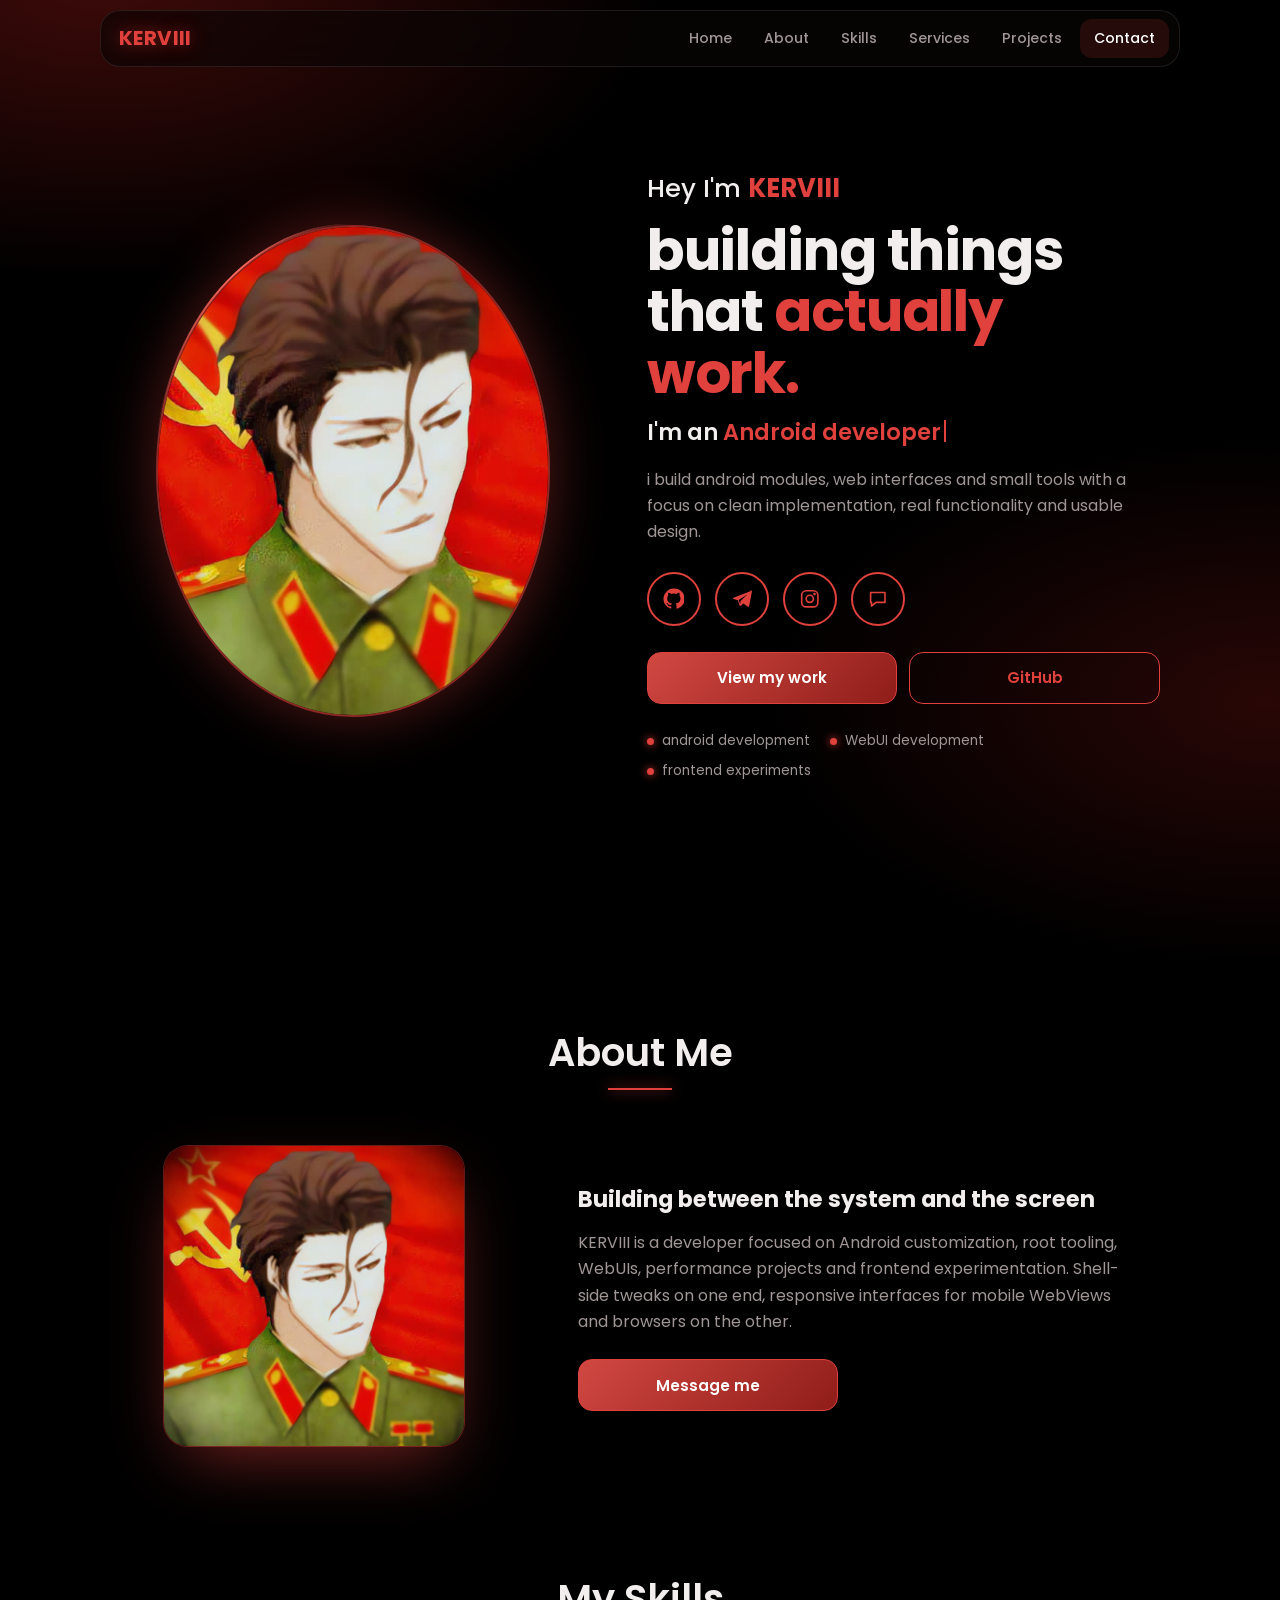
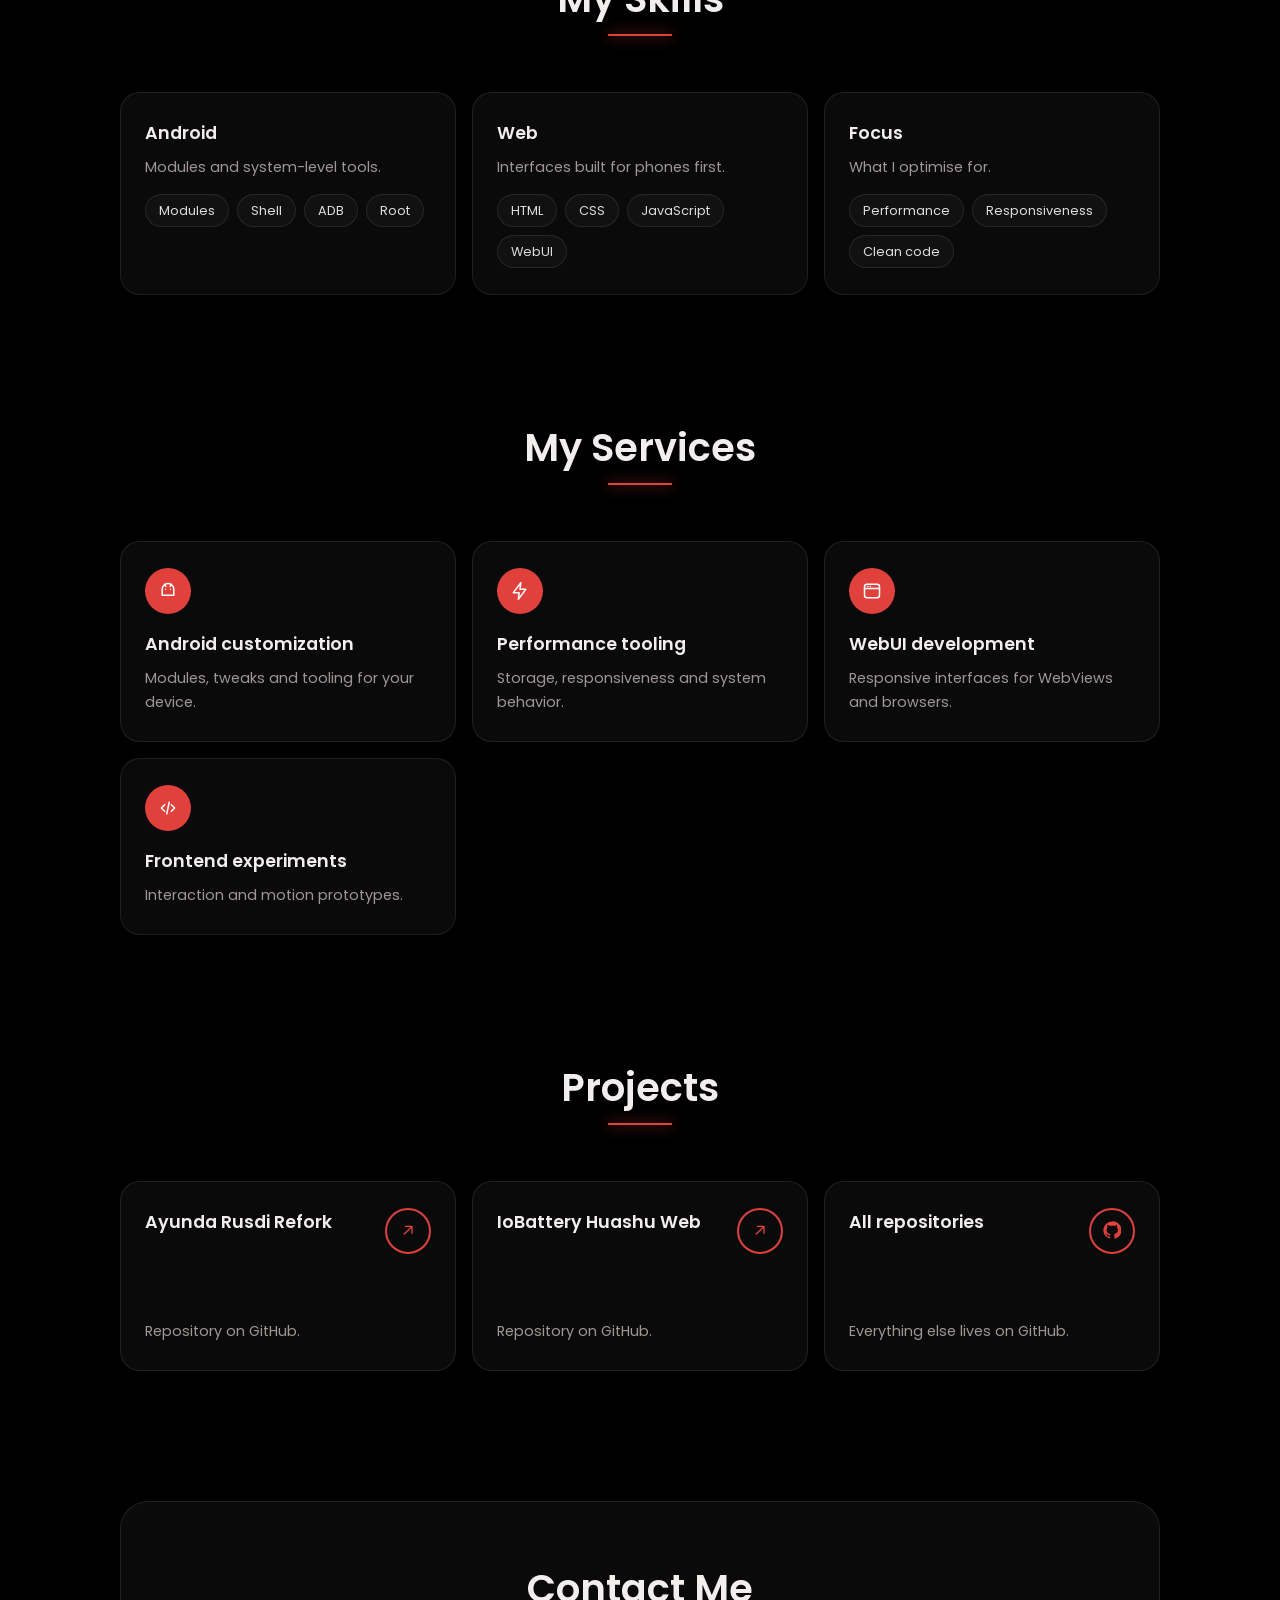
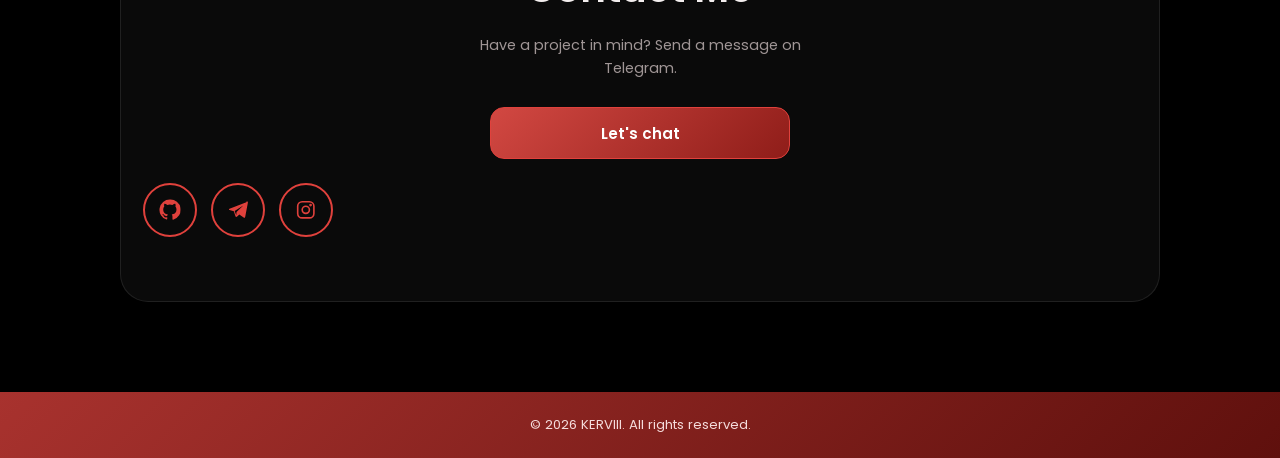
==== index.html @ 7281f057 "Stable" ====
<!DOCTYPE html>
<html lang="en"><head><meta charset="utf-8">
<meta name="viewport" content="width=device-width, initial-scale=1, viewport-fit=cover">
<title>KERVIII — Android & WebUI Developer</title>
<meta name="description" content="KERVIII builds Android modules, web interfaces and practical tools.">
<meta name="theme-color" content="#000000">
<link rel="preconnect" href="https://fonts.googleapis.com"><link rel="preconnect" href="https://fonts.gstatic.com" crossorigin>
<link href="https://fonts.googleapis.com/css2?family=Poppins:wght@400;500;600;700&display=swap" rel="stylesheet">
<style>
@property --a{syntax:"<angle>";initial-value:0deg;inherits:false}
:root{--r:#e0413c;--r2:#7d1512;--tx:#f3eeee;--mu:#a09696;--e:cubic-bezier(.22,1,.36,1);--b:cubic-bezier(.34,1.56,.64,1);--g:rgba(255,255,255,.04);--l:rgba(255,255,255,.09)}
*{box-sizing:border-box;margin:0;padding:0;-webkit-tap-highlight-color:transparent}
html{scroll-behavior:smooth;color-scheme:dark;scroll-padding-top:84px}
body{background:#000;color:var(--tx);font:400 16px/1.65 Poppins,system-ui,sans-serif;overflow-x:hidden;min-height:100vh}
body:before{content:"";position:fixed;inset:-20%;z-index:-1;background:radial-gradient(45% 35% at 20% 12%,rgba(125,21,18,.5),transparent 70%),radial-gradient(40% 30% at 85% 70%,rgba(125,21,18,.32),transparent 70%);animation:drift 22s ease-in-out infinite alternate}
@keyframes drift{to{transform:translate3d(4%,3%,0) scale(1.08)}}
a{color:inherit;text-decoration:none}
svg{width:1em;height:1em;fill:none;stroke:currentColor;stroke-width:1.8;stroke-linecap:round;stroke-linejoin:round}
svg.f{fill:currentColor;stroke:none}
:focus-visible{outline:2px solid var(--r);outline-offset:3px}
#bar{position:fixed;top:0;left:0;right:0;height:3px;background:var(--r);transform:scaleX(0);transform-origin:0 50%;z-index:60;box-shadow:0 0 12px var(--r)}
/* nav */
header{position:fixed;z-index:50;left:12px;right:12px;top:calc(env(safe-area-inset-top,0px) + 10px);max-width:1080px;margin:auto;display:flex;align-items:center;justify-content:space-between;padding:8px 10px 8px 18px;border-radius:20px;background:rgba(10,6,6,.62);backdrop-filter:blur(16px);-webkit-backdrop-filter:blur(16px);border:1px solid var(--l)}
.logo{font-weight:700;font-size:1.25rem;letter-spacing:.02em;color:var(--r);text-shadow:0 0 18px rgba(224,65,60,.6)}
nav.d{display:none;gap:4px}
nav a{padding:8px 14px;border-radius:12px;font-size:.88rem;font-weight:500;color:var(--mu);transition:color .4s,background .4s}
nav a:hover,nav a.on{color:#fff;background:rgba(224,65,60,.14)}
.burger{width:46px;height:46px;border-radius:14px;border:1px solid var(--l);background:var(--g);color:#fff;font-size:1.3rem;display:grid;place-items:center;cursor:pointer;transition:transform .45s var(--b),border-color .4s}
.burger:active{transform:scale(.88)}.burger[aria-expanded=true]{border-color:var(--r);transform:rotate(90deg)}
.menu{position:fixed;z-index:45;inset:0;background:rgba(6,2,2,.94);backdrop-filter:blur(18px);-webkit-backdrop-filter:blur(18px);display:flex;flex-direction:column;justify-content:center;align-items:center;gap:6px;clip-path:circle(0 at calc(100% - 45px) 55px);transition:clip-path .9s var(--e);visibility:hidden}
.menu.open{clip-path:circle(150% at calc(100% - 45px) 55px);visibility:visible}
.menu a{font-size:1.9rem;font-weight:600;padding:8px 20px;opacity:0;transform:translateY(24px) scale(.94);transition:opacity .7s var(--e),transform .8s var(--e),color .3s}
.menu.open a{opacity:1;transform:none;transition-delay:calc(var(--i)*70ms + 250ms)}
.menu a:hover{color:var(--r)}
@media(min-width:860px){nav.d{display:flex}.burger,.menu{display:none}}
/* layout */
.sec{padding:clamp(72px,12vw,130px) 20px 0;max-width:1080px;margin:auto}
h2.t{font-size:clamp(1.7rem,5vw,2.4rem);font-weight:600;text-align:center;line-height:1.2;margin-bottom:clamp(32px,6vw,56px)}
h2.t:after{content:"";display:block;height:2px;width:64px;margin:12px auto 0;background:var(--r);box-shadow:0 0 14px var(--r);transform:scaleX(0);transition:transform 1.1s .35s var(--e)}
h2.t.in:after{transform:scaleX(1)}
.rv{opacity:0;transform:translate3d(0,40px,0) scale(.96);filter:blur(8px);transition:opacity .9s var(--e),transform 1s var(--e),filter .9s var(--e);transition-delay:calc(var(--i,0)*90ms)}
.rv.in{opacity:1;transform:none;filter:none}
/* hero */
.hero{min-height:100svh;display:grid;align-items:center;gap:36px;padding:110px 20px 60px;max-width:1080px;margin:auto;text-align:center}
.pic{position:relative;width:min(68vw,320px);aspect-ratio:4/5;margin:auto;transform:translate3d(0,calc(var(--py,0)*-.06px),0);clip-path:circle(0% at 50% 50%);animation:reveal 1.5s .15s var(--e) forwards}
@keyframes reveal{to{clip-path:circle(75% at 50% 50%)}}
.pic:before{content:"";position:absolute;inset:-14px;border-radius:50%;background:radial-gradient(closest-side,rgba(224,65,60,.5),transparent 72%);filter:blur(14px);z-index:-1}
.pic img{width:100%;height:100%;object-fit:cover;object-position:50% 20%;border-radius:50%;box-shadow:0 0 0 2px rgba(224,65,60,.55),0 0 60px rgba(224,65,60,.4);transition:transform 1.2s var(--e)}
.pic:hover img{transform:scale(1.04)}
.pic:after{content:"";position:absolute;inset:-4px;border-radius:50%;padding:2px;background:conic-gradient(from var(--a),transparent 0 78%,#ff6a5f 92%,transparent);-webkit-mask:linear-gradient(#000 0 0) content-box,linear-gradient(#000 0 0);-webkit-mask-composite:xor;mask-composite:exclude;animation:spin 7s linear infinite}
@keyframes spin{to{--a:360deg}}
.hero h1{font-size:clamp(1.3rem,4vw,1.6rem);font-weight:500}
.hero h1 b,.hero h3 span,.big em{color:var(--r);font-style:normal}
.big{font-size:clamp(2.1rem,8.2vw,3.5rem);font-weight:700;line-height:1.1;letter-spacing:-.02em;margin:10px 0}
.hero h3{font-size:clamp(1.05rem,3.4vw,1.4rem);font-weight:600;min-height:1.7em}
.caret{display:inline-block;width:2px;height:1em;background:var(--r);margin-left:3px;vertical-align:-2px;animation:bl 1s steps(1) infinite}
@keyframes bl{50%{opacity:0}}
.hero p{color:var(--mu);max-width:520px;margin:14px auto 26px}
.orbs{display:flex;justify-content:center;gap:14px;margin-bottom:26px}
.orb{position:relative;width:54px;height:54px;border-radius:50%;border:2px solid var(--r);color:var(--r);display:grid;place-items:center;font-size:1.35rem;background:transparent;transition:transform .45s var(--e),box-shadow .45s,background .45s,color .45s}
.orb svg{transition:transform .5s var(--e),opacity .3s}
.orb:hover{transform:scale(1.1);background:var(--r);color:#000;box-shadow:0 0 26px rgba(224,65,60,.55)}
.orb:after{content:"";position:absolute;inset:-2px;border-radius:50%;border:2px solid var(--r);opacity:0;pointer-events:none}
.orb.go{animation:orb .7s var(--e)}.orb.go svg{animation:ic .7s var(--e)}.orb.go:after{animation:rip .7s .26s var(--e)}
@keyframes orb{0%{transform:scale(1)}20%{transform:scale(.88)}46%{transform:scale(.5);background:rgba(224,65,60,.7);box-shadow:0 0 34px var(--r)}72%{transform:scale(1.12)}100%{transform:scale(1)}}
@keyframes ic{0%,15%{transform:scale(1);opacity:1}46%{transform:scale(.2);opacity:0}75%{transform:scale(1.15);opacity:1}100%{transform:scale(1)}}
@keyframes rip{from{transform:scale(1);opacity:.9}to{transform:scale(2.7);opacity:0}}
.btns{display:grid;gap:12px;max-width:420px;margin:auto}
.btn{position:relative;display:flex;align-items:center;justify-content:center;gap:10px;min-height:52px;padding:12px 26px;border-radius:14px;font-weight:600;font-size:.95rem;border:1.5px solid var(--r);color:#fff;background:linear-gradient(135deg,#d24842,#8f1d19);overflow:hidden;transition:transform .45s var(--e),box-shadow .45s}
.btn.o{background:transparent;color:var(--r)}
.btn:hover{transform:translateY(-3px);box-shadow:0 10px 30px -8px rgba(224,65,60,.7)}
.btn:active,.btn.go{transform:scale(.95);transition-duration:.25s}
.btn:before{content:"";position:absolute;top:0;bottom:0;left:-60%;width:40%;background:linear-gradient(90deg,transparent,rgba(255,255,255,.35),transparent);transform:skewX(-20deg)}
.btn.go:before{animation:sw .5s var(--e)}
@keyframes sw{to{left:130%}}
.tags{display:flex;flex-wrap:wrap;justify-content:center;gap:8px 20px;margin-top:26px;color:var(--mu);font-size:.85rem}
.tags span:before{content:"";display:inline-block;width:7px;height:7px;border-radius:50%;background:var(--r);margin-right:8px;box-shadow:0 0 8px var(--r)}
@media(min-width:860px){.hero{grid-template-columns:1fr 1.1fr;text-align:left;gap:60px}.hero p{margin-left:0}.orbs,.tags{justify-content:flex-start}.btns{margin:0;grid-template-columns:1fr 1fr;max-width:none}.pic{width:min(36vw,390px)}}
/* cards */
.grid{display:grid;gap:16px;grid-template-columns:repeat(auto-fit,minmax(min(100%,250px),1fr))}
.card{position:relative;padding:26px 24px;border-radius:20px;background:var(--g);border:1px solid var(--l);backdrop-filter:blur(10px);-webkit-backdrop-filter:blur(10px);overflow:hidden;transition:transform .55s var(--e),background .55s,border-color .55s,box-shadow .55s}
.card:before{content:"";position:absolute;inset:0;background:radial-gradient(240px circle at var(--mx,50%) var(--my,0%),rgba(224,65,60,.24),transparent 65%);opacity:0;transition:opacity .5s;pointer-events:none}
.card:after{content:"";position:absolute;inset:0;border-radius:20px;padding:1.5px;background:conic-gradient(from var(--a),transparent 0 70%,#ff6a5f 88%,transparent);-webkit-mask:linear-gradient(#000 0 0) content-box,linear-gradient(#000 0 0);-webkit-mask-composite:xor;mask-composite:exclude;opacity:0;pointer-events:none}
.card:hover{transform:translateY(-6px);border-color:rgba(224,65,60,.4);box-shadow:0 18px 40px -18px rgba(224,65,60,.5)}
.card:hover:before{opacity:1}.card:hover:after{opacity:1;animation:spin 1.1s var(--e) 1}
.card h3{font-size:1.1rem;font-weight:600;margin-bottom:8px}.card p{color:var(--mu);font-size:.9rem}
.ic{width:46px;height:46px;border-radius:50%;background:var(--r);color:#fff;display:grid;place-items:center;font-size:1.25rem;margin-bottom:16px;transition:transform .6s var(--b)}
.card:hover .ic{transform:scale(1.12) rotate(-8deg)}
.svc:hover{background:linear-gradient(160deg,#cc4540,#7f1c18)}.svc:hover p{color:#fff}.svc:hover .ic{background:#fff;color:var(--r)}
.chips{display:flex;flex-wrap:wrap;gap:8px;margin-top:14px}
.chips span{padding:5px 13px;border-radius:99px;border:1px solid var(--l);font-size:.8rem;color:#ddd;background:rgba(255,255,255,.03);opacity:0;transform:scale(.6);transition:opacity .6s var(--e),transform .7s var(--b),border-color .3s,color .3s;transition-delay:calc(var(--k)*70ms + 300ms)}
.in .chips span{opacity:1;transform:none}.chips span:hover{border-color:var(--r);color:var(--r)}
/* about */
.about{display:grid;gap:34px;align-items:center}
.about img{width:min(100%,300px);aspect-ratio:1;object-fit:cover;object-position:50% 15%;border-radius:24px;margin:auto;display:block;box-shadow:0 0 0 1px rgba(224,65,60,.4),0 24px 70px -20px rgba(224,65,60,.6)}
.about h3{font-size:1.4rem;margin-bottom:12px}.about p{color:var(--mu);margin-bottom:24px;max-width:56ch}
@media(min-width:860px){.about{grid-template-columns:.8fr 1.2fr;gap:70px}}
/* work */
.pj{display:flex;flex-direction:column;justify-content:space-between;min-height:190px;gap:30px}
.pj .row{display:flex;justify-content:space-between;align-items:flex-start;gap:14px}
.pj .orb{flex:none;width:46px;height:46px;font-size:1.15rem}
/* contact */
.ct{text-align:center;padding:clamp(36px,8vw,64px) 22px;border-radius:28px}
.ct p{color:var(--mu);margin:8px auto 26px;max-width:40ch}
.ct .btn{max-width:300px;margin:auto}
.ct .orbs{margin:24px 0 0}
footer{margin-top:90px;padding:22px 20px calc(22px + env(safe-area-inset-bottom,0px));background:linear-gradient(135deg,#a8322e,#5f100d);text-align:center;font-size:.82rem;color:#f5dcdc}
.bolt{position:fixed;height:2px;width:var(--len);margin-top:-1px;background:linear-gradient(90deg,transparent,#ff8a80 30%,#fff);box-shadow:0 0 10px var(--r),0 0 22px var(--r);transform-origin:0 50%;pointer-events:none;z-index:99;animation:bolt .42s var(--e) forwards}
.flash{position:fixed;width:120px;height:120px;margin:-60px;border-radius:50%;background:radial-gradient(closest-side,rgba(255,120,110,.7),transparent);pointer-events:none;z-index:98;animation:fl .45s var(--e) forwards}
@keyframes bolt{0%{transform:rotate(var(--rot)) translateX(4px) scaleX(0);opacity:1}45%{transform:rotate(var(--rot)) translateX(20px) scaleX(1);opacity:1}100%{transform:rotate(var(--rot)) translateX(52px) scaleX(.2);opacity:0}}
@keyframes fl{from{transform:scale(.3);opacity:1}to{transform:scale(1.6);opacity:0}}
@media(prefers-reduced-motion:reduce){*,*:before,*:after{animation-duration:.01ms!important;animation-iteration-count:1!important;transition-duration:.01ms!important;transition-delay:0s!important;scroll-behavior:auto!important}.rv{filter:none;transform:none}.pic{clip-path:none}body:before{animation:none}}
</style></head><body>
<svg width="0" height="0" style="position:absolute" aria-hidden="true">
<symbol id="gh" viewBox="0 0 24 24" class="f"><path d="M12 .5a11.5 11.5 0 0 0-3.64 22.4c.58.1.79-.25.79-.56v-2c-3.2.7-3.88-1.36-3.88-1.36-.52-1.33-1.28-1.69-1.28-1.69-1.04-.71.08-.7.08-.7 1.16.08 1.77 1.19 1.77 1.19 1.03 1.76 2.7 1.25 3.36.96.1-.75.4-1.25.73-1.54-2.55-.29-5.24-1.28-5.24-5.69 0-1.26.45-2.29 1.19-3.1-.12-.29-.52-1.46.11-3.05 0 0 .97-.31 3.18 1.18a11 11 0 0 1 5.78 0c2.2-1.49 3.17-1.18 3.17-1.18.63 1.59.23 2.76.11 3.05.74.81 1.19 1.84 1.19 3.1 0 4.42-2.69 5.39-5.25 5.68.41.36.78 1.06.78 2.14v3.17c0 .31.21.67.8.56A11.5 11.5 0 0 0 12 .5z"/></symbol>
<symbol id="tg" viewBox="0 0 24 24"><path d="M21.5 3.5 2.8 10.7c-.9.4-.9 1.1 0 1.4l4.8 1.5 1.8 5.6c.2.6.4.8.9.8s.7-.2 1-.5l2.4-2.3 4.8 3.5c.9.5 1.5.2 1.7-.8l3-15.6c.3-1.3-.5-1.9-1.7-1.3zM8.5 13.2l9.6-6.1-7.5 7.3-.3 3.7z" fill="currentColor" stroke="none"/></symbol>
<symbol id="ig" viewBox="0 0 24 24"><rect x="3" y="3" width="18" height="18" rx="5"/><circle cx="12" cy="12" r="4"/><circle cx="17.3" cy="6.7" r=".6" fill="currentColor"/></symbol>
<symbol id="ch" viewBox="0 0 24 24"><path d="M4 5h16v11H10l-5 4v-4H4z"/></symbol>
<symbol id="ar" viewBox="0 0 24 24"><path d="M7 17 17 7M8 7h9v9"/></symbol>
<symbol id="an" viewBox="0 0 24 24"><path d="M5 17V10a7 7 0 0 1 14 0v7zM8 4l1.5 2.5M16 4l-1.5 2.5M9 10h.01M15 10h.01"/></symbol>
<symbol id="tm" viewBox="0 0 24 24"><path d="m8 8-4 4 4 4M16 8l4 4-4 4M13.5 5l-3 14"/></symbol>
<symbol id="wb" viewBox="0 0 24 24"><rect x="3" y="4" width="18" height="16" rx="3"/><path d="M3 9h18M7 6.5h.01M10 6.5h.01"/></symbol>
<symbol id="sp" viewBox="0 0 24 24"><path d="M13 2 4 14h7l-1 8 9-12h-7z"/></symbol>
<symbol id="mn" viewBox="0 0 24 24"><path d="M4 8h16M4 16h16"/></symbol>
</svg>
<div id="bar"></div>
<header><a href="#top" class="logo">KERVIII</a>
<nav class="d"><a href="#top">Home</a><a href="#about">About</a><a href="#skills">Skills</a><a href="#services">Services</a><a href="#work">Projects</a><a href="#contact">Contact</a></nav>
<button class="burger" aria-label="Open menu" aria-expanded="false" aria-controls="menu"><svg><use href="#mn"/></svg></button></header>
<div class="menu" id="menu"><a href="#top" style="--i:0">Home</a><a href="#about" style="--i:1">About</a><a href="#skills" style="--i:2">Skills</a><a href="#services" style="--i:3">Services</a><a href="#work" style="--i:4">Projects</a><a href="#contact" style="--i:5">Contact</a></div>

<main id="top">
<section class="hero">
<div class="pic"><img src="[data-uri]" alt="KERVIII portrait illustration in a green uniform in front of a red flag"></div>
<div>
<h1 class="rv" style="--i:6">Hey I'm <b>KERVIII</b></h1>
<div class="big rv" style="--i:7">building things that <em>actually work.</em></div>
<h3 class="rv" style="--i:8">I'm an <span id="ty"></span><i class="caret"></i></h3>
<p class="rv" style="--i:9">i build android modules, web interfaces and small tools with a focus on clean implementation, real functionality and usable design.</p>
<div class="orbs rv" style="--i:10">
<a class="orb" data-fx href="https://github.com/KERVIII" target="_blank" rel="noopener" aria-label="GitHub"><svg class="f"><use href="#gh"/></svg></a>
<a class="orb" data-fx href="https://t.me/KorieRepository" target="_blank" rel="noopener" aria-label="Telegram repository"><svg><use href="#tg"/></svg></a>
<a class="orb" data-fx href="https://www.instagram.com/zyg.vz?stkn=MXUxZjZ2M3U0NDViag==" target="_blank" rel="noopener" aria-label="Instagram"><svg><use href="#ig"/></svg></a>
<a class="orb" data-fx href="https://https://t.me/Kyorizz" target="_blank" rel="noopener" aria-label="Message me on Telegram"><svg><use href="#ch"/></svg></a></div>
<div class="btns rv" style="--i:11"><a class="btn" href="#work">View my work</a><a class="btn o" data-fx href="https://github.com/KERVIII" target="_blank" rel="noopener">GitHub</a></div>
<div class="tags rv" style="--i:12"><span>android development</span><span>WebUI development</span><span>frontend experiments</span></div>
</div></section>

<section class="sec" id="about"><h2 class="t rv">About Me</h2>
<div class="about"><img class="rv" src="[data-uri]" alt="KERVIII portrait" loading="lazy">
<div class="rv" style="--i:2"><h3>Building between the system and the screen</h3>
<p>KERVIII is a developer focused on Android customization, root tooling, WebUIs, performance projects and frontend experimentation. Shell-side tweaks on one end, responsive interfaces for mobile WebViews and browsers on the other.</p>
<a class="btn" data-fx href="https://https://t.me/Kyorizz" target="_blank" rel="noopener" style="max-width:260px">Message me</a></div></div></section>

<section class="sec" id="skills"><h2 class="t rv">My Skills</h2>
<div class="grid">
<div class="card rv"><h3>Android</h3><p>Modules and system-level tools.</p><div class="chips"><span style="--k:0">Modules</span><span style="--k:1">Shell</span><span style="--k:2">ADB</span><span style="--k:3">Root</span></div></div>
<div class="card rv" style="--i:1"><h3>Web</h3><p>Interfaces built for phones first.</p><div class="chips"><span style="--k:0">HTML</span><span style="--k:1">CSS</span><span style="--k:2">JavaScript</span><span style="--k:3">WebUI</span></div></div>
<div class="card rv" style="--i:2"><h3>Focus</h3><p>What I optimise for.</p><div class="chips"><span style="--k:0">Performance</span><span style="--k:1">Responsiveness</span><span style="--k:2">Clean code</span></div></div></div></section>

<section class="sec" id="services"><h2 class="t rv">My Services</h2>
<div class="grid">
<div class="card svc rv"><div class="ic"><svg><use href="#an"/></svg></div><h3>Android customization</h3><p>Modules, tweaks and tooling for your device.</p></div>
<div class="card svc rv" style="--i:1"><div class="ic"><svg><use href="#sp"/></svg></div><h3>Performance tooling</h3><p>Storage, responsiveness and system behavior.</p></div>
<div class="card svc rv" style="--i:2"><div class="ic"><svg><use href="#wb"/></svg></div><h3>WebUI development</h3><p>Responsive interfaces for WebViews and browsers.</p></div>
<div class="card svc rv" style="--i:3"><div class="ic"><svg><use href="#tm"/></svg></div><h3>Frontend experiments</h3><p>Interaction and motion prototypes.</p></div></div></section>

<section class="sec" id="work"><h2 class="t rv">Projects</h2>
<div class="grid">
<div class="card pj rv"><div class="row"><h3>Ayunda Rusdi Refork</h3><a class="orb" data-fx href="https://github.com/KERVIII/Ayunda-Rusdi-Refork" target="_blank" rel="noopener" aria-label="Open Ayunda Rusdi Refork on GitHub"><svg><use href="#ar"/></svg></a></div><p>Repository on GitHub.</p></div>
<div class="card pj rv" style="--i:1"><div class="row"><h3>IoBattery Huashu Web</h3><a class="orb" data-fx href="https://github.com/KERVIII/IoBattery-Huashu-Web" target="_blank" rel="noopener" aria-label="Open IoBattery Huashu Web on GitHub"><svg><use href="#ar"/></svg></a></div><p>Repository on GitHub.</p></div>
<div class="card pj rv" style="--i:2"><div class="row"><h3>All repositories</h3><a class="orb" data-fx href="https://github.com/KERVIII?tab=repositories" target="_blank" rel="noopener" aria-label="Open all repositories"><svg class="f"><use href="#gh"/></svg></a></div><p>Everything else lives on GitHub.</p></div></div></section>

<section class="sec" id="contact"><div class="card ct rv"><h2 class="t" style="margin:0">Contact Me</h2>
<p>Have a project in mind? Send a message on Telegram.</p>
<a class="btn" data-fx href="https://https://t.me/Kyorizz" target="_blank" rel="noopener">Let's chat</a>
<div class="orbs">
<a class="orb" data-fx href="https://github.com/KERVIII" target="_blank" rel="noopener" aria-label="GitHub"><svg class="f"><use href="#gh"/></svg></a>
<a class="orb" data-fx href="https://t.me/KorieRepository" target="_blank" rel="noopener" aria-label="Telegram repository"><svg><use href="#tg"/></svg></a>
<a class="orb" data-fx href="https://www.instagram.com/zyg.vz?stkn=MXUxZjZ2M3U0NDViag==" target="_blank" rel="noopener" aria-label="Instagram"><svg><use href="#ig"/></svg></a></div></div></section>
</main>
<footer>© 2026 KERVIII. All rights reserved.</footer>

<script>
const $=(s,a=document)=>[...a.querySelectorAll(s)],R=matchMedia('(prefers-reduced-motion:reduce)').matches;
// reveals
const io=new IntersectionObserver(es=>es.forEach(e=>{if(e.isIntersecting){e.target.classList.add('in');io.unobserve(e.target)}}),{threshold:.15,rootMargin:'0px 0px -6% 0px'});
$('.rv').forEach(el=>io.observe(el));
// typing
const roles=['Android developer','WebUI developer','frontend tinkerer'],ty=$('#ty')[0];let ri=0,ci=0,del=0;
(function tick(){const w=roles[ri];if(R){ty.textContent=w;return}
ty.textContent=w.slice(0,ci);let d=del?45:95;
if(!del&&ci===w.length){del=1;d=1600}else if(del&&ci===0){del=0;ri=(ri+1)%roles.length;d=400}else ci+=del?-1:1;
setTimeout(tick,d)})();
// scroll: progress + parallax + active nav
const bar=$('#bar')[0],pic=$('.pic')[0];let tk=0;
addEventListener('scroll',()=>{if(tk)return;tk=requestAnimationFrame(()=>{tk=0;const y=scrollY,h=document.documentElement.scrollHeight-innerHeight;
bar.style.transform=`scaleX(${h>0?y/h:0})`;if(!R)pic.style.setProperty('--py',Math.min(y,700))})},{passive:true});
const links=$('nav a');
$('section[id],main').forEach(s=>new IntersectionObserver(es=>es.forEach(e=>{if(e.isIntersecting)links.forEach(a=>a.classList.toggle('on',a.hash==='#'+e.target.id))}),{rootMargin:'-45% 0px -50% 0px'}).observe(s));
// cursor glow
$('.card').forEach(c=>c.addEventListener('pointermove',e=>{const r=c.getBoundingClientRect();c.style.setProperty('--mx',e.clientX-r.left+'px');c.style.setProperty('--my',e.clientY-r.top+'px')}));
// menu
const bg=$('.burger')[0],mn=$('#menu')[0];
const setMenu=o=>{mn.classList.toggle('open',o);bg.setAttribute('aria-expanded',o);document.body.style.overflow=o?'hidden':''};
bg.onclick=()=>setMenu(!mn.classList.contains('open'));
$('a',mn).forEach(a=>a.onclick=()=>setMenu(false));
addEventListener('keydown',e=>e.key==='Escape'&&setMenu(false));
// energy + circle interaction
function zap(x,y){if(R)return;const f=document.createElement('i');f.className='flash';f.style.left=x+'px';f.style.top=y+'px';document.body.appendChild(f);setTimeout(()=>f.remove(),480);
for(let i=0;i<7;i++){const s=document.createElement('i');s.className='bolt';s.style.cssText=`left:${x}px;top:${y}px;--rot:${i*51+Math.random()*30}deg;--len:${34+Math.random()*60}px;animation-delay:${Math.random()*90}ms`;document.body.appendChild(s);setTimeout(()=>s.remove(),620)}}
$('[data-fx]').forEach(el=>el.addEventListener('click',e=>{
e.preventDefault();if(el.classList.contains('go'))return;
const r=el.getBoundingClientRect(),orb=el.classList.contains('orb');
el.classList.add('go');setTimeout(()=>zap(r.left+r.width/2,r.top+r.height/2),orb?280:120);
setTimeout(()=>{window.open(el.href,'_blank','noopener')},R?0:orb?560:380);
setTimeout(()=>el.classList.remove('go'),800)}));
</script></body></html>
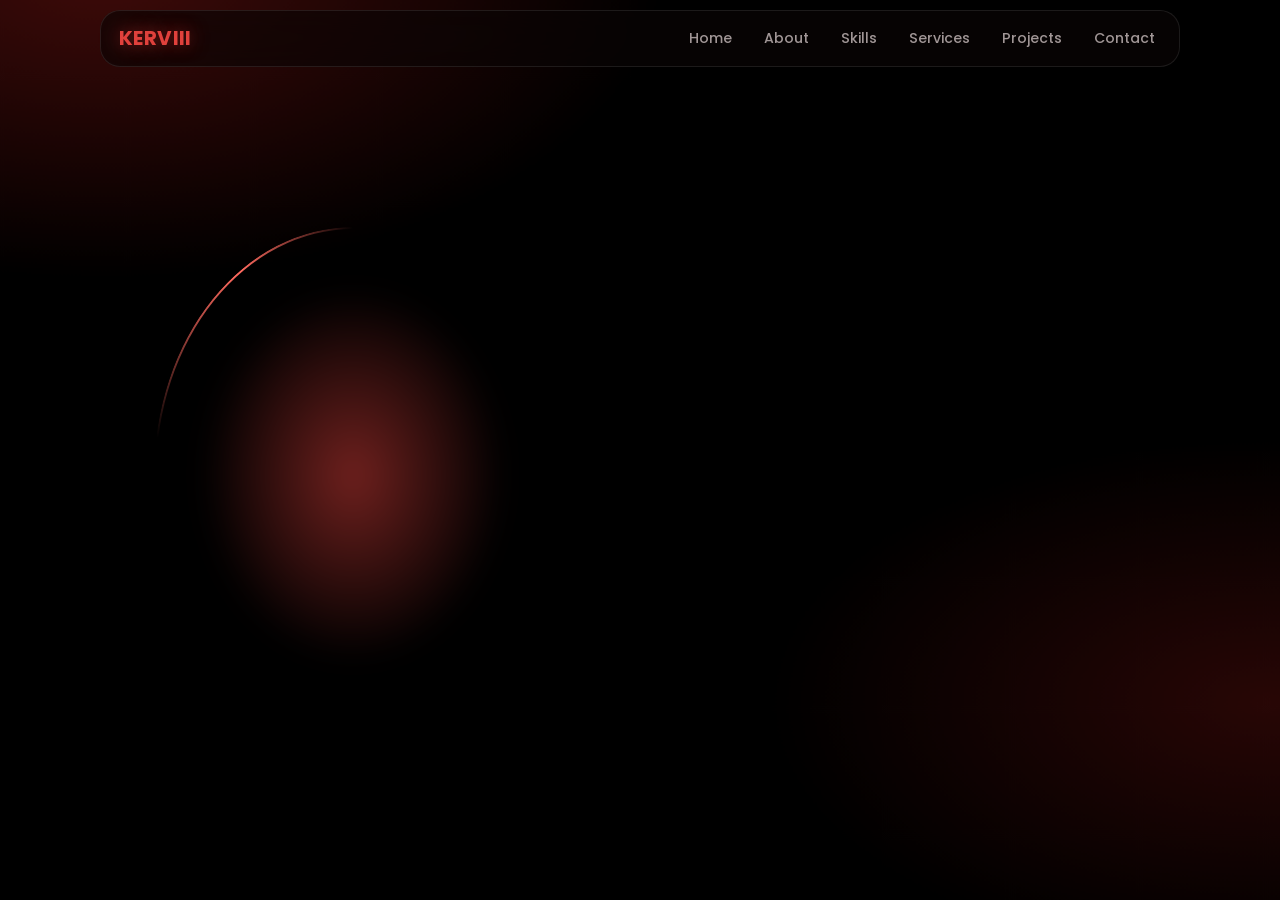
==== commit 6a32f14e: "Change greeting from 'Hello' to 'Goodbye'" ====
--- a/index.html
+++ b/index.html
@@ -12,7 +12,7 @@
 *{box-sizing:border-box;margin:0;padding:0;-webkit-tap-highlight-color:transparent}
 html{scroll-behavior:smooth;color-scheme:dark;scroll-padding-top:84px}
 body{background:#000;color:var(--tx);font:400 16px/1.65 Poppins,system-ui,sans-serif;overflow-x:hidden;min-height:100vh}
-body:before{content:"";position:fixed;inset:-20%;z-index:-1;background:radial-gradient(45% 35% at 20% 12%,rgba(125,21,18,.5),transparent 70%),radial-gradient(40% 30% at 85% 70%,rgba(125,21,18,.32),transparent 70%);animation:drift 22s ease-in-out infinite alternate}
+body:before{content:"";position:fixed;inset:-20%;z-index:-1;background:radial-gradient(45% 35% at 20% 12%,rgba(125,21,18,.5),transparent 70%),radial-gradient(40% 30% at 85% 70%,rgba(125,21,18,.32),transparent 70%);animation:drift 22s ease-in-out infinite alternate;will-change:transform}
 @keyframes drift{to{transform:translate3d(4%,3%,0) scale(1.08)}}
 a{color:inherit;text-decoration:none}
 svg{width:1em;height:1em;fill:none;stroke:currentColor;stroke-width:1.8;stroke-linecap:round;stroke-linejoin:round}
@@ -27,7 +27,7 @@
 nav a:hover,nav a.on{color:#fff;background:rgba(224,65,60,.14)}
 .burger{width:46px;height:46px;border-radius:14px;border:1px solid var(--l);background:var(--g);color:#fff;font-size:1.3rem;display:grid;place-items:center;cursor:pointer;transition:transform .45s var(--b),border-color .4s}
 .burger:active{transform:scale(.88)}.burger[aria-expanded=true]{border-color:var(--r);transform:rotate(90deg)}
-.menu{position:fixed;z-index:45;inset:0;background:rgba(6,2,2,.94);backdrop-filter:blur(18px);-webkit-backdrop-filter:blur(18px);display:flex;flex-direction:column;justify-content:center;align-items:center;gap:6px;clip-path:circle(0 at calc(100% - 45px) 55px);transition:clip-path .9s var(--e);visibility:hidden}
+.menu{position:fixed;z-index:45;inset:0;background:rgba(6,2,2,.97);will-change:clip-path;display:flex;flex-direction:column;justify-content:center;align-items:center;gap:6px;clip-path:circle(0 at calc(100% - 45px) 55px);transition:clip-path .9s var(--e);visibility:hidden}
 .menu.open{clip-path:circle(150% at calc(100% - 45px) 55px);visibility:visible}
 .menu a{font-size:1.9rem;font-weight:600;padding:8px 20px;opacity:0;transform:translateY(24px) scale(.94);transition:opacity .7s var(--e),transform .8s var(--e),color .3s}
 .menu.open a{opacity:1;transform:none;transition-delay:calc(var(--i)*70ms + 250ms)}
@@ -38,17 +38,18 @@
 h2.t{font-size:clamp(1.7rem,5vw,2.4rem);font-weight:600;text-align:center;line-height:1.2;margin-bottom:clamp(32px,6vw,56px)}
 h2.t:after{content:"";display:block;height:2px;width:64px;margin:12px auto 0;background:var(--r);box-shadow:0 0 14px var(--r);transform:scaleX(0);transition:transform 1.1s .35s var(--e)}
 h2.t.in:after{transform:scaleX(1)}
-.rv{opacity:0;transform:translate3d(0,40px,0) scale(.96);filter:blur(8px);transition:opacity .9s var(--e),transform 1s var(--e),filter .9s var(--e);transition-delay:calc(var(--i,0)*90ms)}
+.rv{opacity:0;transform:translate3d(0,40px,0) scale(.96);filter:blur(5px);transition:opacity .9s var(--e),transform 1s var(--e),filter .9s var(--e);transition-delay:calc(var(--i,0)*90ms)}
 .rv.in{opacity:1;transform:none;filter:none}
 /* hero */
 .hero{min-height:100svh;display:grid;align-items:center;gap:36px;padding:110px 20px 60px;max-width:1080px;margin:auto;text-align:center}
-.pic{position:relative;width:min(68vw,320px);aspect-ratio:4/5;margin:auto;transform:translate3d(0,calc(var(--py,0)*-.06px),0);clip-path:circle(0% at 50% 50%);animation:reveal 1.5s .15s var(--e) forwards}
+.pic{position:relative;width:min(68vw,320px);aspect-ratio:4/5;margin:auto;clip-path:circle(0% at 50% 50%);animation:reveal 1.5s .15s var(--e) forwards}
 @keyframes reveal{to{clip-path:circle(75% at 50% 50%)}}
 .pic:before{content:"";position:absolute;inset:-14px;border-radius:50%;background:radial-gradient(closest-side,rgba(224,65,60,.5),transparent 72%);filter:blur(14px);z-index:-1}
 .pic img{width:100%;height:100%;object-fit:cover;object-position:50% 20%;border-radius:50%;box-shadow:0 0 0 2px rgba(224,65,60,.55),0 0 60px rgba(224,65,60,.4);transition:transform 1.2s var(--e)}
 .pic:hover img{transform:scale(1.04)}
-.pic:after{content:"";position:absolute;inset:-4px;border-radius:50%;padding:2px;background:conic-gradient(from var(--a),transparent 0 78%,#ff6a5f 92%,transparent);-webkit-mask:linear-gradient(#000 0 0) content-box,linear-gradient(#000 0 0);-webkit-mask-composite:xor;mask-composite:exclude;animation:spin 7s linear infinite}
+.pic:after{content:"";position:absolute;inset:-4px;border-radius:50%;padding:2px;background:conic-gradient(from var(--a),transparent 0 78%,#ff6a5f 92%,transparent);-webkit-mask:linear-gradient(#000 0 0) content-box,linear-gradient(#000 0 0);-webkit-mask-composite:xor;mask-composite:exclude;animation:rot 7s linear infinite;will-change:transform}
 @keyframes spin{to{--a:360deg}}
+@keyframes rot{to{transform:rotate(360deg)}}
 .hero h1{font-size:clamp(1.3rem,4vw,1.6rem);font-weight:500}
 .hero h1 b,.hero h3 span,.big em{color:var(--r);font-style:normal}
 .big{font-size:clamp(2.1rem,8.2vw,3.5rem);font-weight:700;line-height:1.1;letter-spacing:-.02em;margin:10px 0}
@@ -78,7 +79,7 @@
 @media(min-width:860px){.hero{grid-template-columns:1fr 1.1fr;text-align:left;gap:60px}.hero p{margin-left:0}.orbs,.tags{justify-content:flex-start}.btns{margin:0;grid-template-columns:1fr 1fr;max-width:none}.pic{width:min(36vw,390px)}}
 /* cards */
 .grid{display:grid;gap:16px;grid-template-columns:repeat(auto-fit,minmax(min(100%,250px),1fr))}
-.card{position:relative;padding:26px 24px;border-radius:20px;background:var(--g);border:1px solid var(--l);backdrop-filter:blur(10px);-webkit-backdrop-filter:blur(10px);overflow:hidden;transition:transform .55s var(--e),background .55s,border-color .55s,box-shadow .55s}
+.card{position:relative;padding:26px 24px;border-radius:20px;background:var(--g);border:1px solid var(--l);overflow:hidden;transition:transform .55s var(--e),background .55s,border-color .55s,box-shadow .55s}
 .card:before{content:"";position:absolute;inset:0;background:radial-gradient(240px circle at var(--mx,50%) var(--my,0%),rgba(224,65,60,.24),transparent 65%);opacity:0;transition:opacity .5s;pointer-events:none}
 .card:after{content:"";position:absolute;inset:0;border-radius:20px;padding:1.5px;background:conic-gradient(from var(--a),transparent 0 70%,#ff6a5f 88%,transparent);-webkit-mask:linear-gradient(#000 0 0) content-box,linear-gradient(#000 0 0);-webkit-mask-composite:xor;mask-composite:exclude;opacity:0;pointer-events:none}
 .card:hover{transform:translateY(-6px);border-color:rgba(224,65,60,.4);box-shadow:0 18px 40px -18px rgba(224,65,60,.5)}
@@ -105,12 +106,14 @@
 .ct .btn{max-width:300px;margin:auto}
 .ct .orbs{margin:24px 0 0}
 footer{margin-top:90px;padding:22px 20px calc(22px + env(safe-area-inset-bottom,0px));background:linear-gradient(135deg,#a8322e,#5f100d);text-align:center;font-size:.82rem;color:#f5dcdc}
-.bolt{position:fixed;height:2px;width:var(--len);margin-top:-1px;background:linear-gradient(90deg,transparent,#ff8a80 30%,#fff);box-shadow:0 0 10px var(--r),0 0 22px var(--r);transform-origin:0 50%;pointer-events:none;z-index:99;animation:bolt .42s var(--e) forwards}
+.bolt{position:fixed;height:2px;width:var(--len);margin-top:-1px;background:linear-gradient(90deg,transparent,#ff8a80 30%,#fff);box-shadow:0 0 12px var(--r);will-change:transform,opacity;transform-origin:0 50%;pointer-events:none;z-index:99;animation:bolt .42s var(--e) forwards}
 .flash{position:fixed;width:120px;height:120px;margin:-60px;border-radius:50%;background:radial-gradient(closest-side,rgba(255,120,110,.7),transparent);pointer-events:none;z-index:98;animation:fl .45s var(--e) forwards}
 @keyframes bolt{0%{transform:rotate(var(--rot)) translateX(4px) scaleX(0);opacity:1}45%{transform:rotate(var(--rot)) translateX(20px) scaleX(1);opacity:1}100%{transform:rotate(var(--rot)) translateX(52px) scaleX(.2);opacity:0}}
 @keyframes fl{from{transform:scale(.3);opacity:1}to{transform:scale(1.6);opacity:0}}
-@media(prefers-reduced-motion:reduce){*,*:before,*:after{animation-duration:.01ms!important;animation-iteration-count:1!important;transition-duration:.01ms!important;transition-delay:0s!important;scroll-behavior:auto!important}.rv{filter:none;transform:none}.pic{clip-path:none}body:before{animation:none}}
-</style></head><body>
+.pic{will-change:transform}.flash{will-change:transform,opacity}
+@media(prefers-reduced-motion:reduce){*,*:before,*:after{animation-duration:.01ms!important;animation-iteration-count:1!important;transition-duration:.01ms!important;transition-delay:0s!important;scroll-behavior:auto!important}.rv{filter:none;transform:none}.pic{clip-path:none}.pic:after{animation:none}body:before{animation:none}}
+</style>
+</head><body>
 <svg width="0" height="0" style="position:absolute" aria-hidden="true">
 <symbol id="gh" viewBox="0 0 24 24" class="f"><path d="M12 .5a11.5 11.5 0 0 0-3.64 22.4c.58.1.79-.25.79-.56v-2c-3.2.7-3.88-1.36-3.88-1.36-.52-1.33-1.28-1.69-1.28-1.69-1.04-.71.08-.7.08-.7 1.16.08 1.77 1.19 1.77 1.19 1.03 1.76 2.7 1.25 3.36.96.1-.75.4-1.25.73-1.54-2.55-.29-5.24-1.28-5.24-5.69 0-1.26.45-2.29 1.19-3.1-.12-.29-.52-1.46.11-3.05 0 0 .97-.31 3.18 1.18a11 11 0 0 1 5.78 0c2.2-1.49 3.17-1.18 3.17-1.18.63 1.59.23 2.76.11 3.05.74.81 1.19 1.84 1.19 3.1 0 4.42-2.69 5.39-5.25 5.68.41.36.78 1.06.78 2.14v3.17c0 .31.21.67.8.56A11.5 11.5 0 0 0 12 .5z"/></symbol>
 <symbol id="tg" viewBox="0 0 24 24"><path d="M21.5 3.5 2.8 10.7c-.9.4-.9 1.1 0 1.4l4.8 1.5 1.8 5.6c.2.6.4.8.9.8s.7-.2 1-.5l2.4-2.3 4.8 3.5c.9.5 1.5.2 1.7-.8l3-15.6c.3-1.3-.5-1.9-1.7-1.3zM8.5 13.2l9.6-6.1-7.5 7.3-.3 3.7z" fill="currentColor" stroke="none"/></symbol>
@@ -131,88 +134,4 @@
 
 <main id="top">
 <section class="hero">
-<div class="pic"><img src="[data-uri]" alt="KERVIII portrait illustration in a green uniform in front of a red flag"></div>
-<div>
-<h1 class="rv" style="--i:6">Hey I'm <b>KERVIII</b></h1>
-<div class="big rv" style="--i:7">building things that <em>actually work.</em></div>
-<h3 class="rv" style="--i:8">I'm an <span id="ty"></span><i class="caret"></i></h3>
-<p class="rv" style="--i:9">i build android modules, web interfaces and small tools with a focus on clean implementation, real functionality and usable design.</p>
-<div class="orbs rv" style="--i:10">
-<a class="orb" data-fx href="https://github.com/KERVIII" target="_blank" rel="noopener" aria-label="GitHub"><svg class="f"><use href="#gh"/></svg></a>
-<a class="orb" data-fx href="https://t.me/KorieRepository" target="_blank" rel="noopener" aria-label="Telegram repository"><svg><use href="#tg"/></svg></a>
-<a class="orb" data-fx href="https://www.instagram.com/zyg.vz?stkn=MXUxZjZ2M3U0NDViag==" target="_blank" rel="noopener" aria-label="Instagram"><svg><use href="#ig"/></svg></a>
-<a class="orb" data-fx href="https://https://t.me/Kyorizz" target="_blank" rel="noopener" aria-label="Message me on Telegram"><svg><use href="#ch"/></svg></a></div>
-<div class="btns rv" style="--i:11"><a class="btn" href="#work">View my work</a><a class="btn o" data-fx href="https://github.com/KERVIII" target="_blank" rel="noopener">GitHub</a></div>
-<div class="tags rv" style="--i:12"><span>android development</span><span>WebUI development</span><span>frontend experiments</span></div>
-</div></section>
-
-<section class="sec" id="about"><h2 class="t rv">About Me</h2>
-<div class="about"><img class="rv" src="[data-uri]" alt="KERVIII portrait" loading="lazy">
-<div class="rv" style="--i:2"><h3>Building between the system and the screen</h3>
-<p>KERVIII is a developer focused on Android customization, root tooling, WebUIs, performance projects and frontend experimentation. Shell-side tweaks on one end, responsive interfaces for mobile WebViews and browsers on the other.</p>
-<a class="btn" data-fx href="https://https://t.me/Kyorizz" target="_blank" rel="noopener" style="max-width:260px">Message me</a></div></div></section>
-
-<section class="sec" id="skills"><h2 class="t rv">My Skills</h2>
-<div class="grid">
-<div class="card rv"><h3>Android</h3><p>Modules and system-level tools.</p><div class="chips"><span style="--k:0">Modules</span><span style="--k:1">Shell</span><span style="--k:2">ADB</span><span style="--k:3">Root</span></div></div>
-<div class="card rv" style="--i:1"><h3>Web</h3><p>Interfaces built for phones first.</p><div class="chips"><span style="--k:0">HTML</span><span style="--k:1">CSS</span><span style="--k:2">JavaScript</span><span style="--k:3">WebUI</span></div></div>
-<div class="card rv" style="--i:2"><h3>Focus</h3><p>What I optimise for.</p><div class="chips"><span style="--k:0">Performance</span><span style="--k:1">Responsiveness</span><span style="--k:2">Clean code</span></div></div></div></section>
-
-<section class="sec" id="services"><h2 class="t rv">My Services</h2>
-<div class="grid">
-<div class="card svc rv"><div class="ic"><svg><use href="#an"/></svg></div><h3>Android customization</h3><p>Modules, tweaks and tooling for your device.</p></div>
-<div class="card svc rv" style="--i:1"><div class="ic"><svg><use href="#sp"/></svg></div><h3>Performance tooling</h3><p>Storage, responsiveness and system behavior.</p></div>
-<div class="card svc rv" style="--i:2"><div class="ic"><svg><use href="#wb"/></svg></div><h3>WebUI development</h3><p>Responsive interfaces for WebViews and browsers.</p></div>
-<div class="card svc rv" style="--i:3"><div class="ic"><svg><use href="#tm"/></svg></div><h3>Frontend experiments</h3><p>Interaction and motion prototypes.</p></div></div></section>
-
-<section class="sec" id="work"><h2 class="t rv">Projects</h2>
-<div class="grid">
-<div class="card pj rv"><div class="row"><h3>Ayunda Rusdi Refork</h3><a class="orb" data-fx href="https://github.com/KERVIII/Ayunda-Rusdi-Refork" target="_blank" rel="noopener" aria-label="Open Ayunda Rusdi Refork on GitHub"><svg><use href="#ar"/></svg></a></div><p>Repository on GitHub.</p></div>
-<div class="card pj rv" style="--i:1"><div class="row"><h3>IoBattery Huashu Web</h3><a class="orb" data-fx href="https://github.com/KERVIII/IoBattery-Huashu-Web" target="_blank" rel="noopener" aria-label="Open IoBattery Huashu Web on GitHub"><svg><use href="#ar"/></svg></a></div><p>Repository on GitHub.</p></div>
-<div class="card pj rv" style="--i:2"><div class="row"><h3>All repositories</h3><a class="orb" data-fx href="https://github.com/KERVIII?tab=repositories" target="_blank" rel="noopener" aria-label="Open all repositories"><svg class="f"><use href="#gh"/></svg></a></div><p>Everything else lives on GitHub.</p></div></div></section>
-
-<section class="sec" id="contact"><div class="card ct rv"><h2 class="t" style="margin:0">Contact Me</h2>
-<p>Have a project in mind? Send a message on Telegram.</p>
-<a class="btn" data-fx href="https://https://t.me/Kyorizz" target="_blank" rel="noopener">Let's chat</a>
-<div class="orbs">
-<a class="orb" data-fx href="https://github.com/KERVIII" target="_blank" rel="noopener" aria-label="GitHub"><svg class="f"><use href="#gh"/></svg></a>
-<a class="orb" data-fx href="https://t.me/KorieRepository" target="_blank" rel="noopener" aria-label="Telegram repository"><svg><use href="#tg"/></svg></a>
-<a class="orb" data-fx href="https://www.instagram.com/zyg.vz?stkn=MXUxZjZ2M3U0NDViag==" target="_blank" rel="noopener" aria-label="Instagram"><svg><use href="#ig"/></svg></a></div></div></section>
-</main>
-<footer>© 2026 KERVIII. All rights reserved.</footer>
-
-<script>
-const $=(s,a=document)=>[...a.querySelectorAll(s)],R=matchMedia('(prefers-reduced-motion:reduce)').matches;
-// reveals
-const io=new IntersectionObserver(es=>es.forEach(e=>{if(e.isIntersecting){e.target.classList.add('in');io.unobserve(e.target)}}),{threshold:.15,rootMargin:'0px 0px -6% 0px'});
-$('.rv').forEach(el=>io.observe(el));
-// typing
-const roles=['Android developer','WebUI developer','frontend tinkerer'],ty=$('#ty')[0];let ri=0,ci=0,del=0;
-(function tick(){const w=roles[ri];if(R){ty.textContent=w;return}
-ty.textContent=w.slice(0,ci);let d=del?45:95;
-if(!del&&ci===w.length){del=1;d=1600}else if(del&&ci===0){del=0;ri=(ri+1)%roles.length;d=400}else ci+=del?-1:1;
-setTimeout(tick,d)})();
-// scroll: progress + parallax + active nav
-const bar=$('#bar')[0],pic=$('.pic')[0];let tk=0;
-addEventListener('scroll',()=>{if(tk)return;tk=requestAnimationFrame(()=>{tk=0;const y=scrollY,h=document.documentElement.scrollHeight-innerHeight;
-bar.style.transform=`scaleX(${h>0?y/h:0})`;if(!R)pic.style.setProperty('--py',Math.min(y,700))})},{passive:true});
-const links=$('nav a');
-$('section[id],main').forEach(s=>new IntersectionObserver(es=>es.forEach(e=>{if(e.isIntersecting)links.forEach(a=>a.classList.toggle('on',a.hash==='#'+e.target.id))}),{rootMargin:'-45% 0px -50% 0px'}).observe(s));
-// cursor glow
-$('.card').forEach(c=>c.addEventListener('pointermove',e=>{const r=c.getBoundingClientRect();c.style.setProperty('--mx',e.clientX-r.left+'px');c.style.setProperty('--my',e.clientY-r.top+'px')}));
-// menu
-const bg=$('.burger')[0],mn=$('#menu')[0];
-const setMenu=o=>{mn.classList.toggle('open',o);bg.setAttribute('aria-expanded',o);document.body.style.overflow=o?'hidden':''};
-bg.onclick=()=>setMenu(!mn.classList.contains('open'));
-$('a',mn).forEach(a=>a.onclick=()=>setMenu(false));
-addEventListener('keydown',e=>e.key==='Escape'&&setMenu(false));
-// energy + circle interaction
-function zap(x,y){if(R)return;const f=document.createElement('i');f.className='flash';f.style.left=x+'px';f.style.top=y+'px';document.body.appendChild(f);setTimeout(()=>f.remove(),480);
-for(let i=0;i<7;i++){const s=document.createElement('i');s.className='bolt';s.style.cssText=`left:${x}px;top:${y}px;--rot:${i*51+Math.random()*30}deg;--len:${34+Math.random()*60}px;animation-delay:${Math.random()*90}ms`;document.body.appendChild(s);setTimeout(()=>s.remove(),620)}}
-$('[data-fx]').forEach(el=>el.addEventListener('click',e=>{
-e.preventDefault();if(el.classList.contains('go'))return;
-const r=el.getBoundingClientRect(),orb=el.classList.contains('orb');
-el.classList.add('go');setTimeout(()=>zap(r.left+r.width/2,r.top+r.height/2),orb?280:120);
-setTimeout(()=>{window.open(el.href,'_blank','noopener')},R?0:orb?560:380);
-setTimeout(()=>el.classList.remove('go'),800)}));
-</script></body></html>
+<div class="pic"><img src="[data-uri]
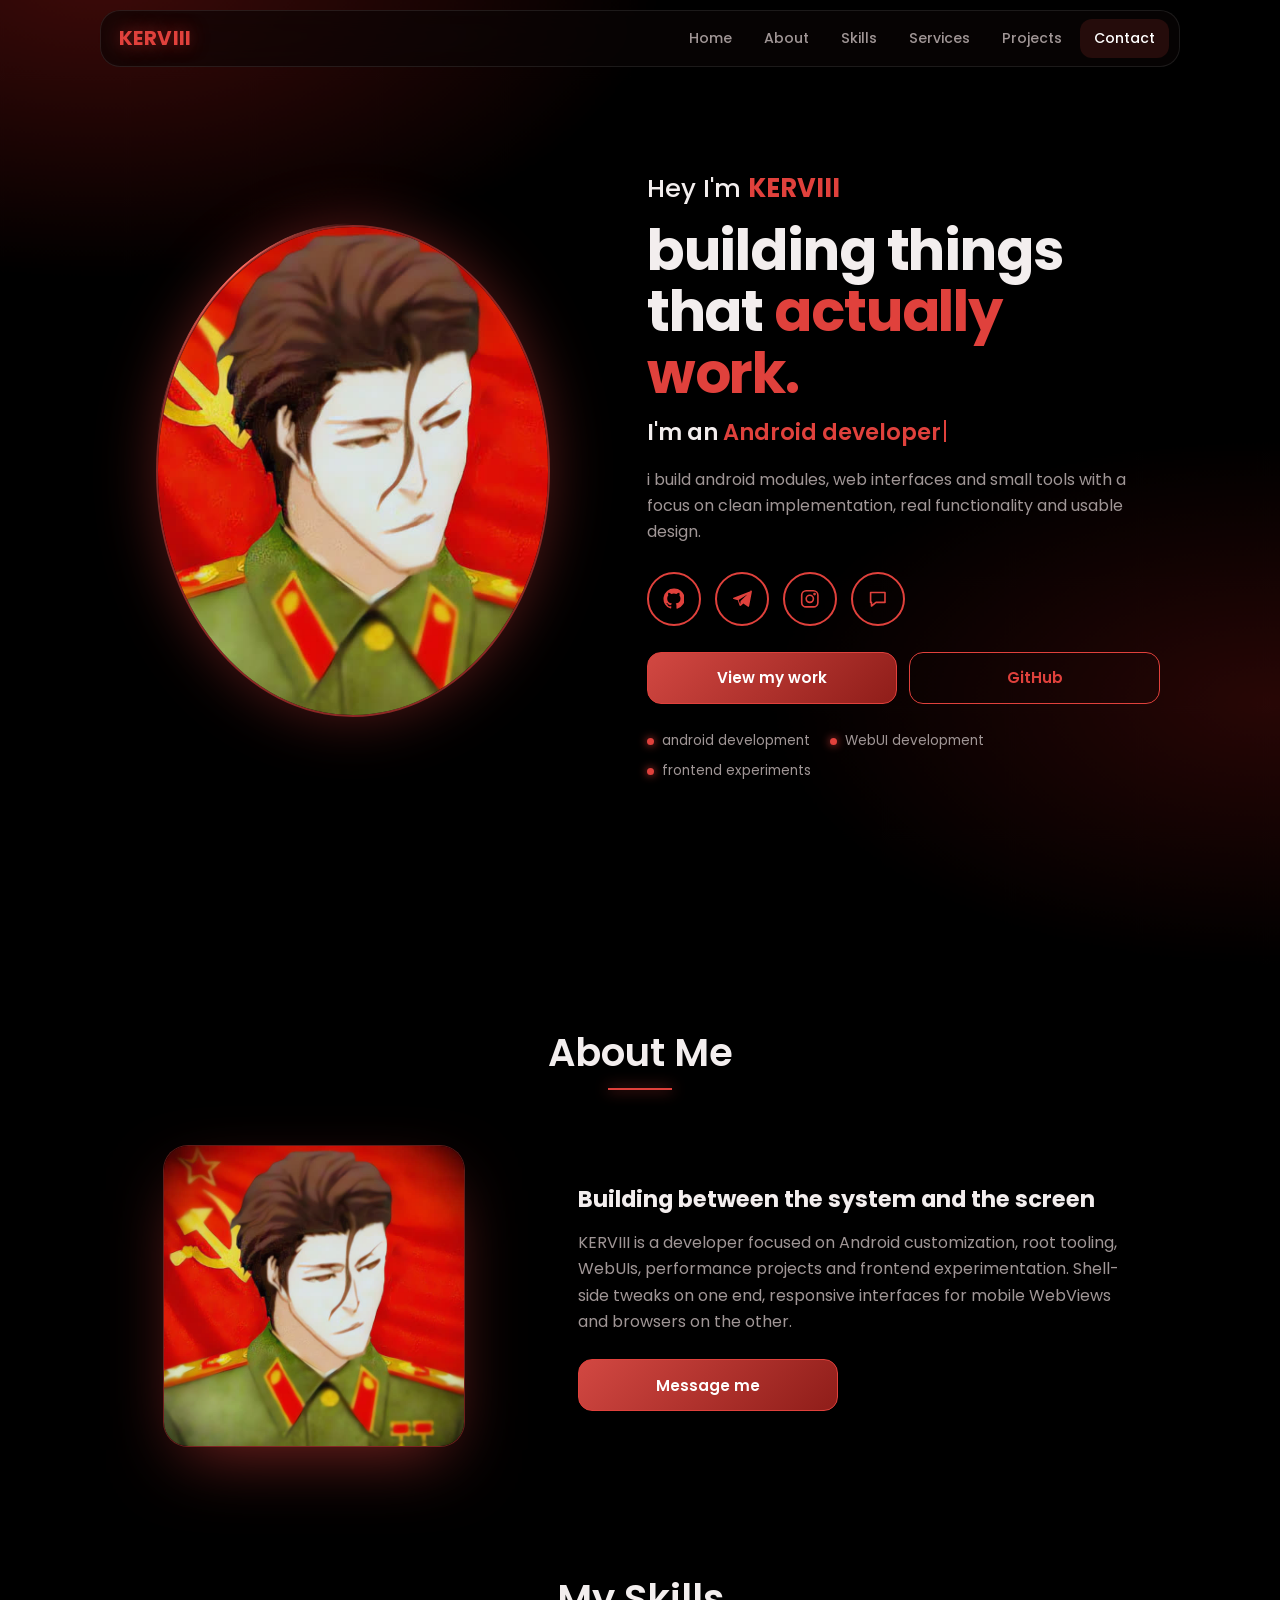
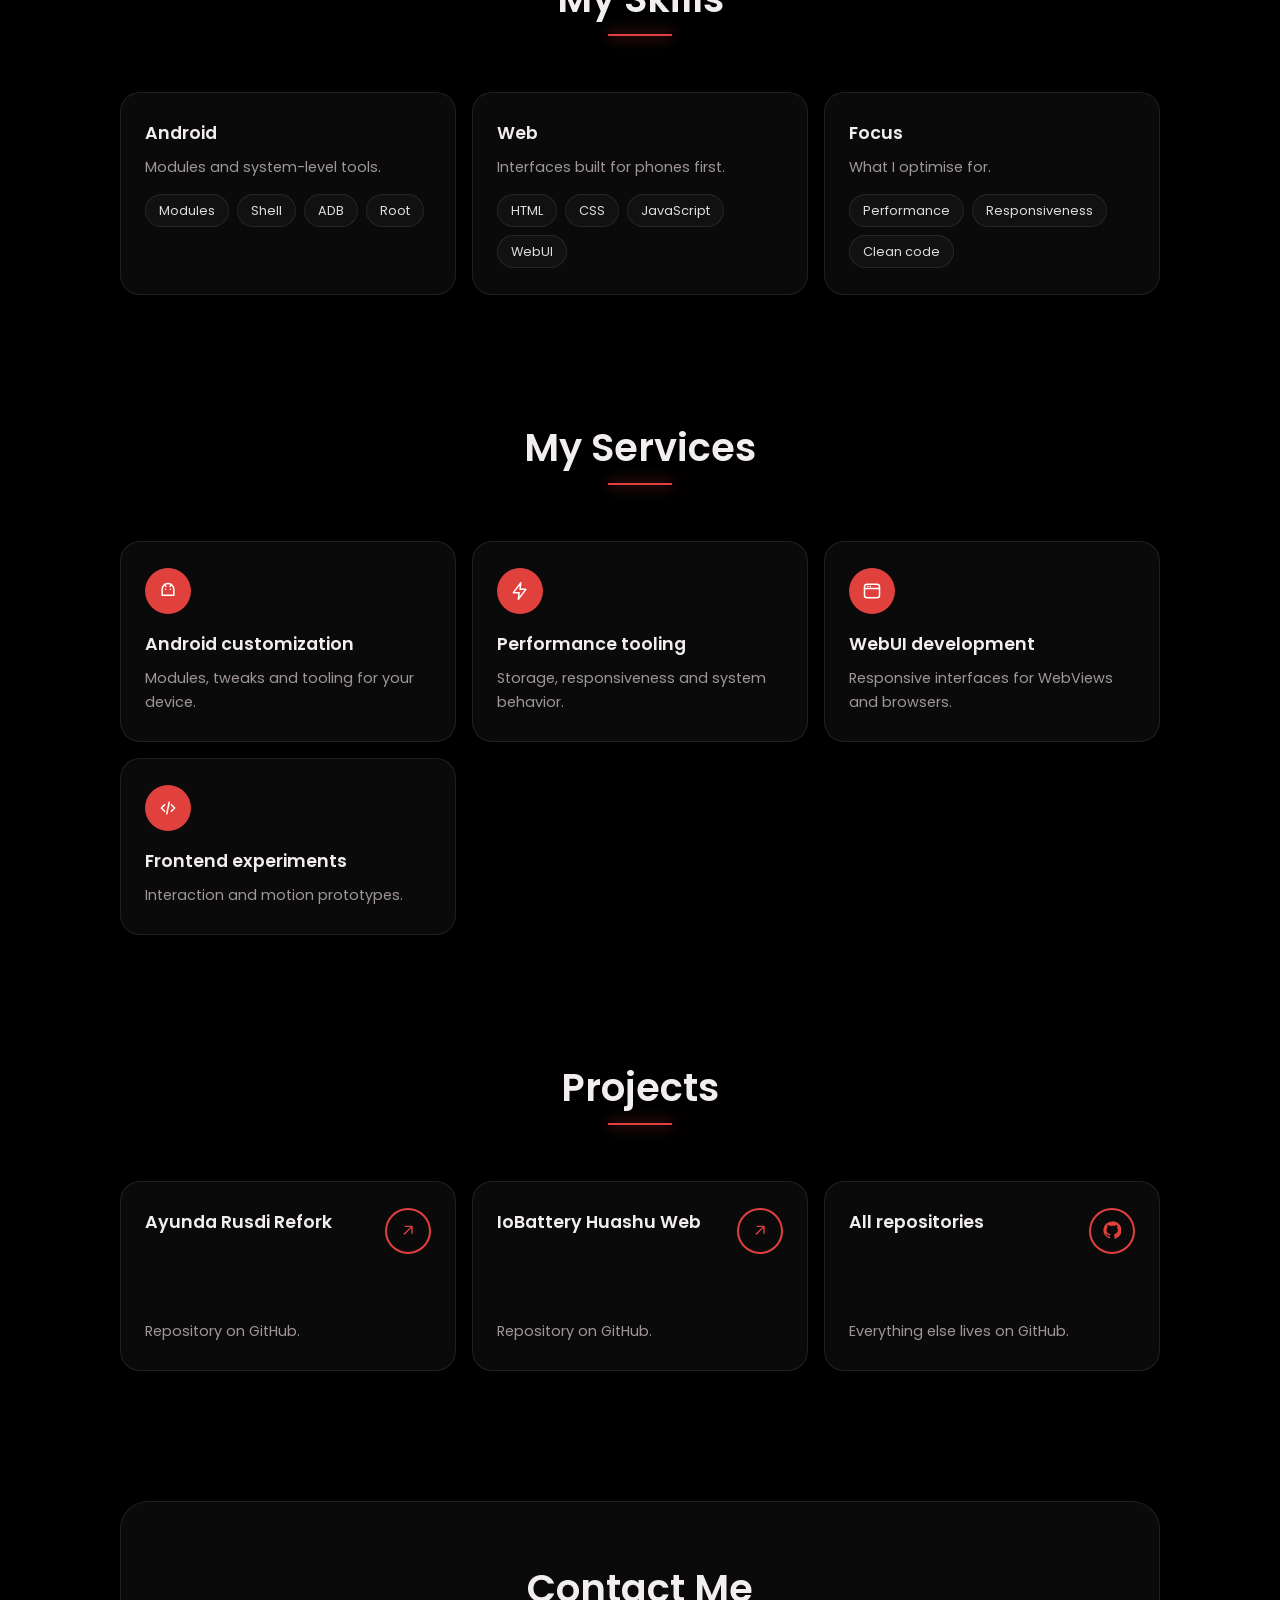
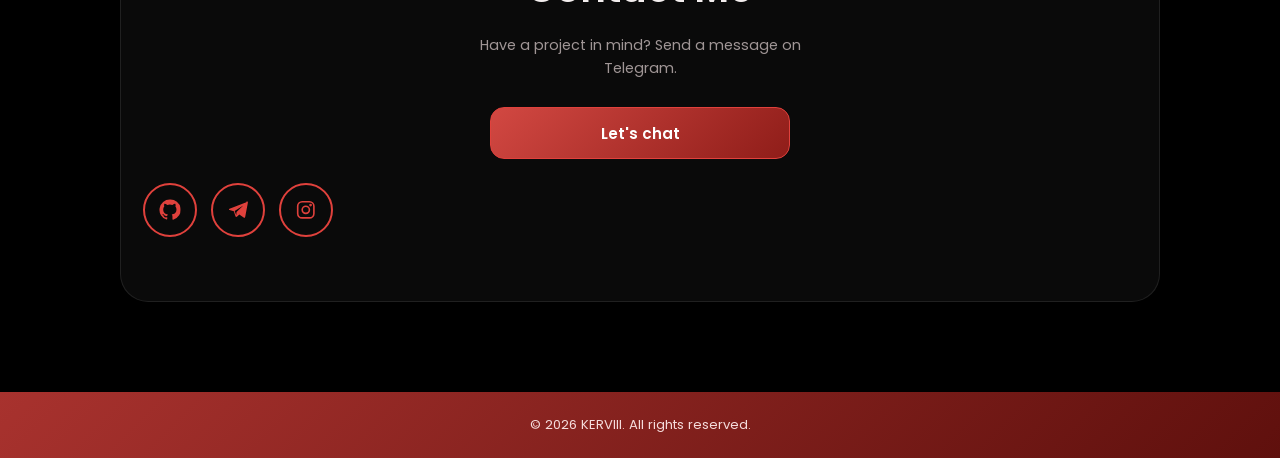
==== commit 59a22a1a: "stable" ====
--- a/index.html
+++ b/index.html
@@ -111,8 +111,10 @@
 @keyframes bolt{0%{transform:rotate(var(--rot)) translateX(4px) scaleX(0);opacity:1}45%{transform:rotate(var(--rot)) translateX(20px) scaleX(1);opacity:1}100%{transform:rotate(var(--rot)) translateX(52px) scaleX(.2);opacity:0}}
 @keyframes fl{from{transform:scale(.3);opacity:1}to{transform:scale(1.6);opacity:0}}
 .pic{will-change:transform}.flash{will-change:transform,opacity}
+html.nojs .rv,html.nojs .chips span{opacity:1;transform:none;filter:none;transition:none}
 @media(prefers-reduced-motion:reduce){*,*:before,*:after{animation-duration:.01ms!important;animation-iteration-count:1!important;transition-duration:.01ms!important;transition-delay:0s!important;scroll-behavior:auto!important}.rv{filter:none;transform:none}.pic{clip-path:none}.pic:after{animation:none}body:before{animation:none}}
 </style>
+<script>setTimeout(function(){if(!window.__k)document.documentElement.classList.add("nojs")},2500)</script>
 </head><body>
 <svg width="0" height="0" style="position:absolute" aria-hidden="true">
 <symbol id="gh" viewBox="0 0 24 24" class="f"><path d="M12 .5a11.5 11.5 0 0 0-3.64 22.4c.58.1.79-.25.79-.56v-2c-3.2.7-3.88-1.36-3.88-1.36-.52-1.33-1.28-1.69-1.28-1.69-1.04-.71.08-.7.08-.7 1.16.08 1.77 1.19 1.77 1.19 1.03 1.76 2.7 1.25 3.36.96.1-.75.4-1.25.73-1.54-2.55-.29-5.24-1.28-5.24-5.69 0-1.26.45-2.29 1.19-3.1-.12-.29-.52-1.46.11-3.05 0 0 .97-.31 3.18 1.18a11 11 0 0 1 5.78 0c2.2-1.49 3.17-1.18 3.17-1.18.63 1.59.23 2.76.11 3.05.74.81 1.19 1.84 1.19 3.1 0 4.42-2.69 5.39-5.25 5.68.41.36.78 1.06.78 2.14v3.17c0 .31.21.67.8.56A11.5 11.5 0 0 0 12 .5z"/></symbol>
@@ -134,4 +136,102 @@
 
 <main id="top">
 <section class="hero">
-<div class="pic"><img src="[data-uri]
+<div class="pic"><img src="[data-uri]" alt="KERVIII portrait illustration in a green uniform in front of a red flag"></div>
+<div>
+<h1 class="rv" style="--i:6">Hey I'm <b>KERVIII</b></h1>
+<div class="big rv" style="--i:7">building things that <em>actually work.</em></div>
+<h3 class="rv" style="--i:8">I'm an <span id="ty"></span><i class="caret"></i></h3>
+<p class="rv" style="--i:9">i build android modules, web interfaces and small tools with a focus on clean implementation, real functionality and usable design.</p>
+<div class="orbs rv" style="--i:10">
+<a class="orb" data-fx href="https://github.com/KERVIII" target="_blank" rel="noopener" aria-label="GitHub"><svg class="f"><use href="#gh"/></svg></a>
+<a class="orb" data-fx href="https://t.me/KorieRepository" target="_blank" rel="noopener" aria-label="Telegram repository"><svg><use href="#tg"/></svg></a>
+<a class="orb" data-fx href="https://www.instagram.com/zyg.vz?stkn=MXUxZjZ2M3U0NDViag==" target="_blank" rel="noopener" aria-label="Instagram"><svg><use href="#ig"/></svg></a>
+<a class="orb" data-fx href="https://t.me/Kyorizz" target="_blank" rel="noopener" aria-label="Message me on Telegram"><svg><use href="#ch"/></svg></a></div>
+<div class="btns rv" style="--i:11"><a class="btn" href="#work">View my work</a><a class="btn o" data-fx href="https://github.com/KERVIII" target="_blank" rel="noopener">GitHub</a></div>
+<div class="tags rv" style="--i:12"><span>android development</span><span>WebUI development</span><span>frontend experiments</span></div>
+</div></section>
+
+<section class="sec" id="about"><h2 class="t rv">About Me</h2>
+<div class="about"><img class="rv" src="[data-uri]" alt="KERVIII portrait" loading="lazy">
+<div class="rv" style="--i:2"><h3>Building between the system and the screen</h3>
+<p>KERVIII is a developer focused on Android customization, root tooling, WebUIs, performance projects and frontend experimentation. Shell-side tweaks on one end, responsive interfaces for mobile WebViews and browsers on the other.</p>
+<a class="btn" data-fx href="https://t.me/Kyorizz" target="_blank" rel="noopener" style="max-width:260px">Message me</a></div></div></section>
+
+<section class="sec" id="skills"><h2 class="t rv">My Skills</h2>
+<div class="grid">
+<div class="card rv"><h3>Android</h3><p>Modules and system-level tools.</p><div class="chips"><span style="--k:0">Modules</span><span style="--k:1">Shell</span><span style="--k:2">ADB</span><span style="--k:3">Root</span></div></div>
+<div class="card rv" style="--i:1"><h3>Web</h3><p>Interfaces built for phones first.</p><div class="chips"><span style="--k:0">HTML</span><span style="--k:1">CSS</span><span style="--k:2">JavaScript</span><span style="--k:3">WebUI</span></div></div>
+<div class="card rv" style="--i:2"><h3>Focus</h3><p>What I optimise for.</p><div class="chips"><span style="--k:0">Performance</span><span style="--k:1">Responsiveness</span><span style="--k:2">Clean code</span></div></div></div></section>
+
+<section class="sec" id="services"><h2 class="t rv">My Services</h2>
+<div class="grid">
+<div class="card svc rv"><div class="ic"><svg><use href="#an"/></svg></div><h3>Android customization</h3><p>Modules, tweaks and tooling for your device.</p></div>
+<div class="card svc rv" style="--i:1"><div class="ic"><svg><use href="#sp"/></svg></div><h3>Performance tooling</h3><p>Storage, responsiveness and system behavior.</p></div>
+<div class="card svc rv" style="--i:2"><div class="ic"><svg><use href="#wb"/></svg></div><h3>WebUI development</h3><p>Responsive interfaces for WebViews and browsers.</p></div>
+<div class="card svc rv" style="--i:3"><div class="ic"><svg><use href="#tm"/></svg></div><h3>Frontend experiments</h3><p>Interaction and motion prototypes.</p></div></div></section>
+
+<section class="sec" id="work"><h2 class="t rv">Projects</h2>
+<div class="grid">
+<div class="card pj rv"><div class="row"><h3>Ayunda Rusdi Refork</h3><a class="orb" data-fx href="https://github.com/KERVIII/Ayunda-Rusdi-Refork" target="_blank" rel="noopener" aria-label="Open Ayunda Rusdi Refork on GitHub"><svg><use href="#ar"/></svg></a></div><p>Repository on GitHub.</p></div>
+<div class="card pj rv" style="--i:1"><div class="row"><h3>IoBattery Huashu Web</h3><a class="orb" data-fx href="https://github.com/KERVIII/IoBattery-Huashu-Web" target="_blank" rel="noopener" aria-label="Open IoBattery Huashu Web on GitHub"><svg><use href="#ar"/></svg></a></div><p>Repository on GitHub.</p></div>
+<div class="card pj rv" style="--i:2"><div class="row"><h3>All repositories</h3><a class="orb" data-fx href="https://github.com/KERVIII?tab=repositories" target="_blank" rel="noopener" aria-label="Open all repositories"><svg class="f"><use href="#gh"/></svg></a></div><p>Everything else lives on GitHub.</p></div></div></section>
+
+<section class="sec" id="contact"><div class="card ct rv"><h2 class="t" style="margin:0">Contact Me</h2>
+<p>Have a project in mind? Send a message on Telegram.</p>
+<a class="btn" data-fx href="https://t.me/Kyorizz" target="_blank" rel="noopener">Let's chat</a>
+<div class="orbs">
+<a class="orb" data-fx href="https://github.com/KERVIII" target="_blank" rel="noopener" aria-label="GitHub"><svg class="f"><use href="#gh"/></svg></a>
+<a class="orb" data-fx href="https://t.me/KorieRepository" target="_blank" rel="noopener" aria-label="Telegram repository"><svg><use href="#tg"/></svg></a>
+<a class="orb" data-fx href="https://www.instagram.com/zyg.vz?stkn=MXUxZjZ2M3U0NDViag==" target="_blank" rel="noopener" aria-label="Instagram"><svg><use href="#ig"/></svg></a></div></div></section>
+</main>
+<footer>© 2026 KERVIII. All rights reserved.</footer>
+
+<script>
+window.__k=1;
+const $=(s,a=document)=>[...a.querySelectorAll(s)],R=matchMedia('(prefers-reduced-motion:reduce)').matches;
+// reveals
+const io=new IntersectionObserver(es=>es.forEach(e=>{if(e.isIntersecting){e.target.classList.add('in');io.unobserve(e.target)}}),{threshold:.15,rootMargin:'0px 0px -6% 0px'});
+$('.rv').forEach(el=>io.observe(el));
+// typing
+const roles=['Android developer','WebUI developer','frontend tinkerer'],ty=$('#ty')[0];let ri=0,ci=0,del=0;
+(function tick(){const w=roles[ri];if(R){ty.textContent=w;return}
+ty.textContent=w.slice(0,ci);let d=del?45:95;
+if(!del&&ci===w.length){del=1;d=1600}else if(del&&ci===0){del=0;ri=(ri+1)%roles.length;d=400}else ci+=del?-1:1;
+setTimeout(tick,d)})();
+// hero reveal: release the clip-path layer once finished
+const pic=$('.pic')[0];
+pic.addEventListener('animationend',e=>{if(e.animationName==='reveal'){pic.style.animation='none';pic.style.clipPath='none'}});
+// scroll: progress bar + parallax (measurements cached, one write per frame)
+const bar=$('#bar')[0],links=$('nav a');let tk=0,max=1;
+const measure=()=>{max=Math.max(1,document.documentElement.scrollHeight-innerHeight)};
+measure();new ResizeObserver(measure).observe(document.body);addEventListener('resize',measure,{passive:true});
+function frame(){tk=0;const y=scrollY;bar.style.transform=`scaleX(${Math.min(1,y/max)})`;if(!R&&y<900)pic.style.transform=`translate3d(0,${-Math.min(y,700)*.06}px,0)`}
+addEventListener('scroll',()=>{tk||(tk=requestAnimationFrame(frame))},{passive:true});
+frame();
+// active nav (single observer)
+const spy=new IntersectionObserver(es=>es.forEach(e=>{if(e.isIntersecting)links.forEach(a=>a.classList.toggle('on',a.hash==='#'+e.target.id))}),{rootMargin:'-45% 0px -50% 0px'});
+$('section[id],main').forEach(s=>spy.observe(s));
+// cursor glow (rAF-throttled)
+$('.card').forEach(c=>{let f=0,x=0,y=0;c.addEventListener('pointermove',e=>{x=e.clientX;y=e.clientY;if(f)return;f=requestAnimationFrame(()=>{f=0;const r=c.getBoundingClientRect();c.style.setProperty('--mx',x-r.left+'px');c.style.setProperty('--my',y-r.top+'px')})},{passive:true})});
+// menu
+const bg=$('.burger')[0],mn=$('#menu')[0];
+const setMenu=o=>{mn.classList.toggle('open',o);bg.setAttribute('aria-expanded',o);document.body.style.overflow=o?'hidden':''};
+bg.onclick=()=>setMenu(!mn.classList.contains('open'));
+$('a',mn).forEach(a=>a.onclick=()=>setMenu(false));
+addEventListener('keydown',e=>e.key==='Escape'&&setMenu(false));
+// energy + circle interaction
+// always resolve to exactly one protocol (repairs doubled or broken prefixes, //host, bare host)
+const cleanUrl=u=>'https://'+String(u).trim().replace(/^(?:https?:?\/{1,2}|\/\/)+/i,'');
+function zap(x,y){if(R)return;const fr=document.createDocumentFragment(),f=document.createElement('i');f.className='flash';f.style.left=x+'px';f.style.top=y+'px';fr.appendChild(f);
+for(let i=0;i<7;i++){const s=document.createElement('i');s.className='bolt';s.style.cssText=`left:${x}px;top:${y}px;--rot:${i*51+Math.random()*30}deg;--len:${34+Math.random()*60}px;animation-delay:${Math.random()*90}ms`;fr.appendChild(s)}
+document.body.appendChild(fr);setTimeout(()=>$('.flash,.bolt').forEach(n=>n.remove()),650)}
+$('[data-fx]').forEach(el=>el.addEventListener('click',e=>{
+const raw=el.getAttribute('href')||'';if(raw[0]==='#')return;
+e.preventDefault();if(el.classList.contains('go'))return;
+const url=cleanUrl(raw);
+const r=el.getBoundingClientRect(),orb=el.classList.contains('orb');
+el.classList.add('go');setTimeout(()=>zap(r.left+r.width/2,r.top+r.height/2),orb?280:120);
+setTimeout(()=>{const w=window.open(url,'_blank');if(w){w.opener=null}else{location.assign(url)}},R?0:orb?560:380);
+setTimeout(()=>el.classList.remove('go'),800)}));
+</script>
+</body></html>
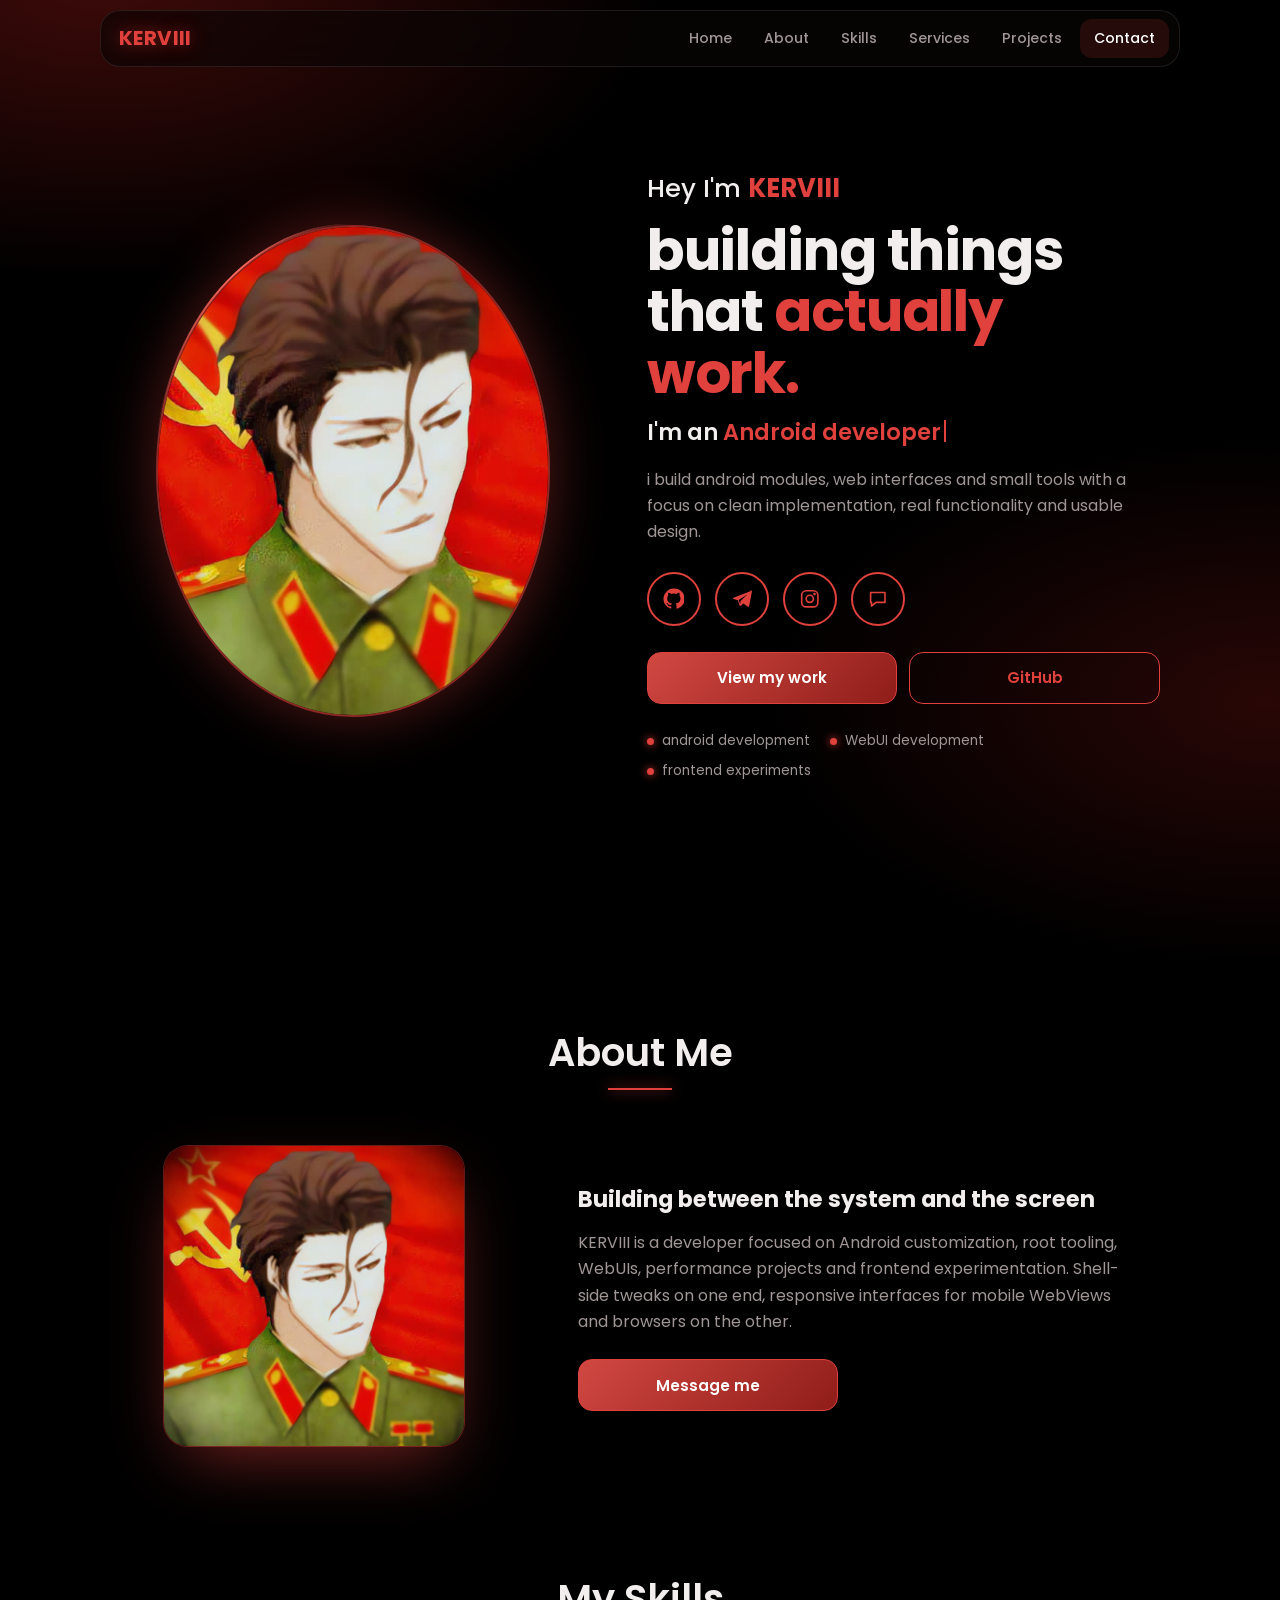
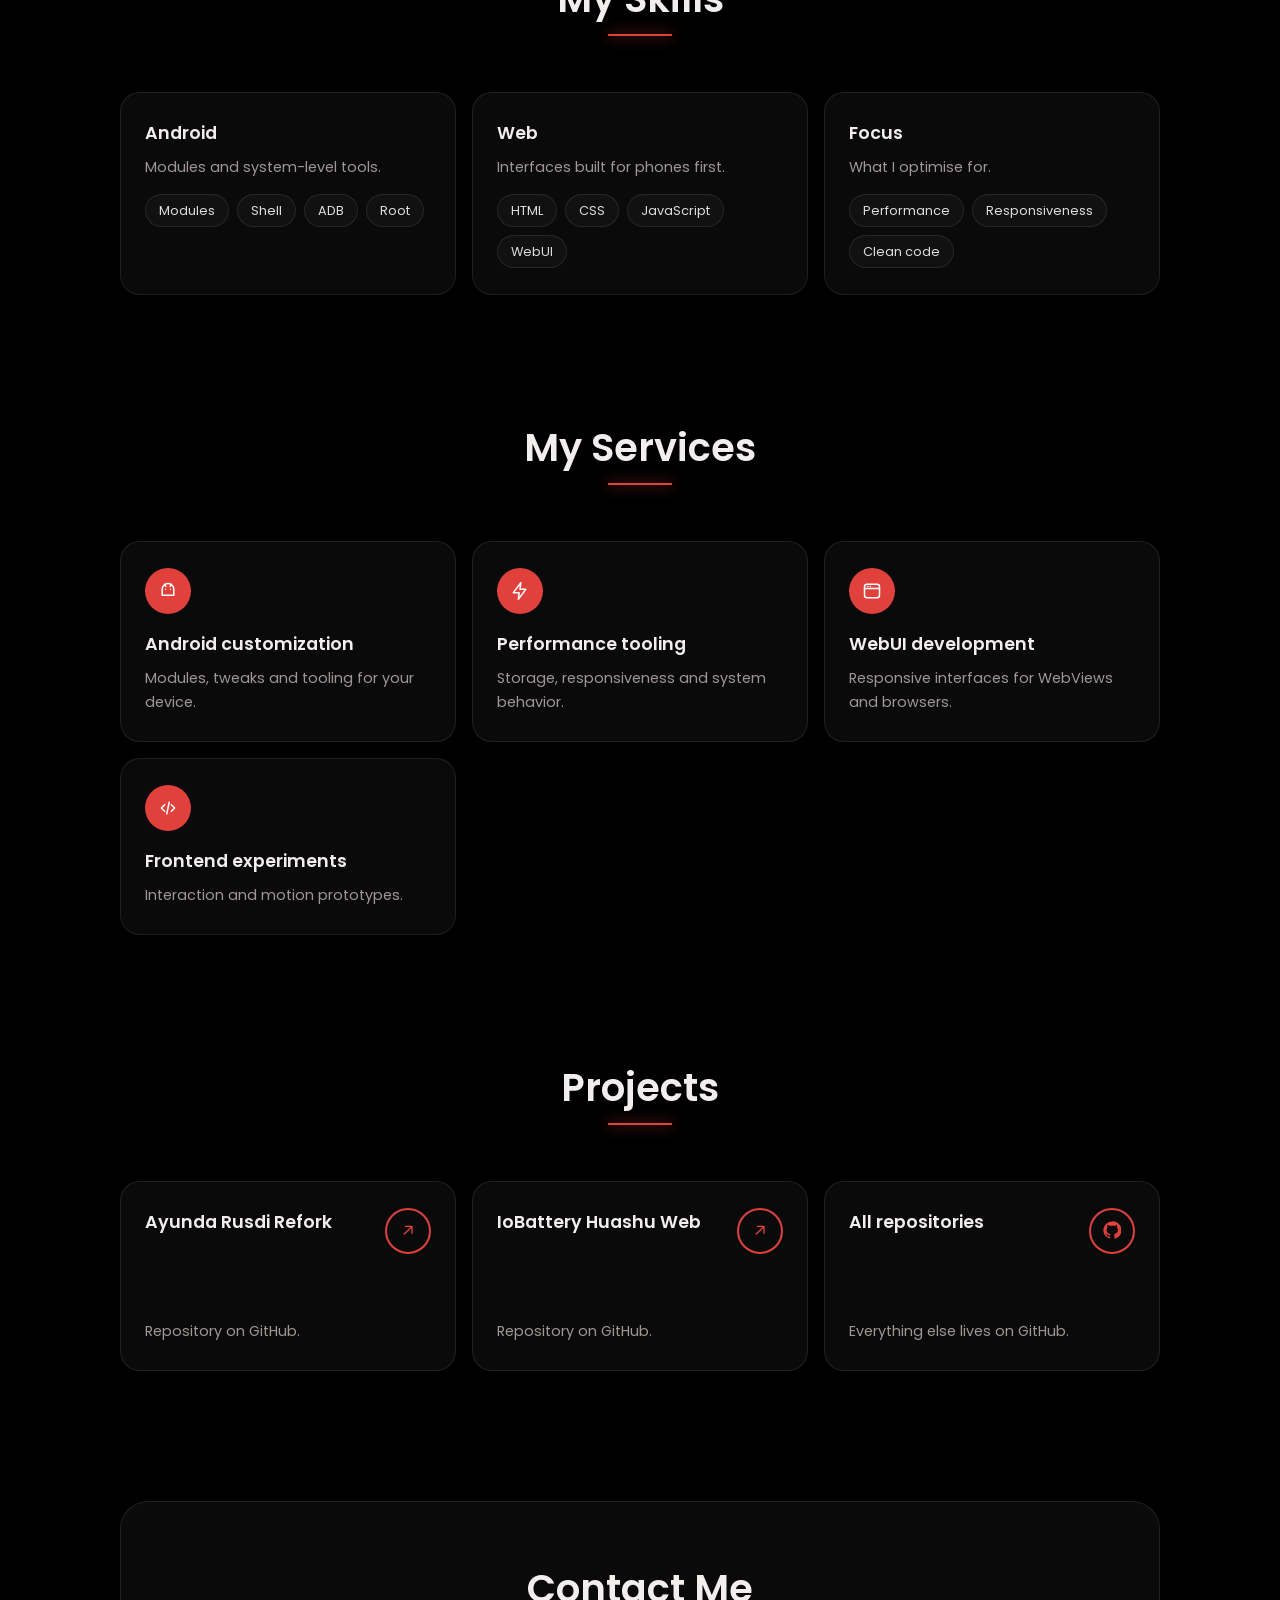
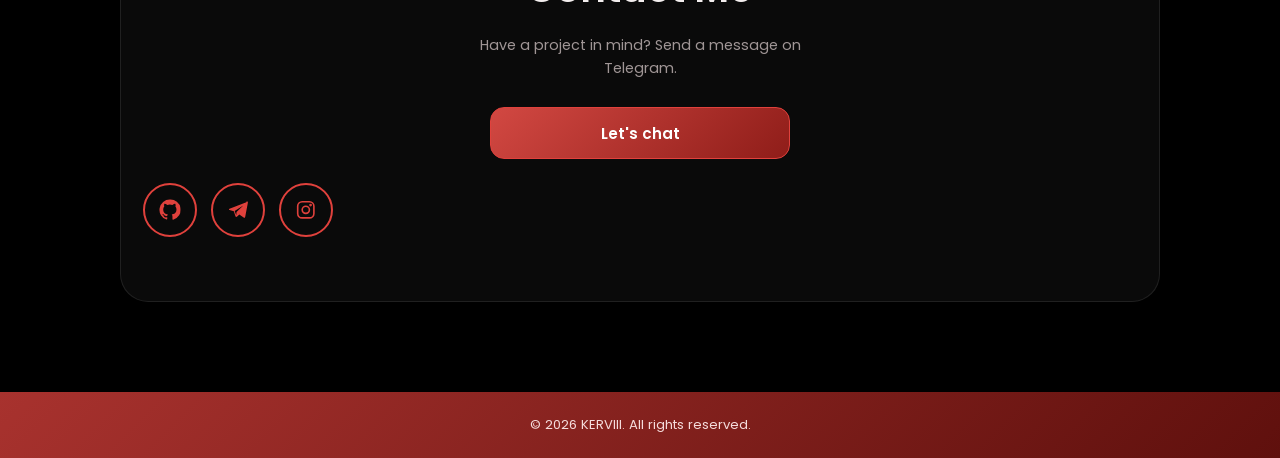
==== commit 282b2967: "stable fix message me link example: href="t.me/username" now to href="https://t.me/username"" ====
--- a/index.html
+++ b/index.html
@@ -12,7 +12,7 @@
 *{box-sizing:border-box;margin:0;padding:0;-webkit-tap-highlight-color:transparent}
 html{scroll-behavior:smooth;color-scheme:dark;scroll-padding-top:84px}
 body{background:#000;color:var(--tx);font:400 16px/1.65 Poppins,system-ui,sans-serif;overflow-x:hidden;min-height:100vh}
-body:before{content:"";position:fixed;inset:-20%;z-index:-1;background:radial-gradient(45% 35% at 20% 12%,rgba(125,21,18,.5),transparent 70%),radial-gradient(40% 30% at 85% 70%,rgba(125,21,18,.32),transparent 70%);animation:drift 22s ease-in-out infinite alternate;will-change:transform}
+body:before{content:"";position:fixed;inset:-20%;z-index:-1;background:radial-gradient(45% 35% at 20% 12%,rgba(125,21,18,.5),transparent 70%),radial-gradient(40% 30% at 85% 70%,rgba(125,21,18,.32),transparent 70%);animation:drift 22s ease-in-out infinite alternate}
 @keyframes drift{to{transform:translate3d(4%,3%,0) scale(1.08)}}
 a{color:inherit;text-decoration:none}
 svg{width:1em;height:1em;fill:none;stroke:currentColor;stroke-width:1.8;stroke-linecap:round;stroke-linejoin:round}
@@ -27,7 +27,7 @@
 nav a:hover,nav a.on{color:#fff;background:rgba(224,65,60,.14)}
 .burger{width:46px;height:46px;border-radius:14px;border:1px solid var(--l);background:var(--g);color:#fff;font-size:1.3rem;display:grid;place-items:center;cursor:pointer;transition:transform .45s var(--b),border-color .4s}
 .burger:active{transform:scale(.88)}.burger[aria-expanded=true]{border-color:var(--r);transform:rotate(90deg)}
-.menu{position:fixed;z-index:45;inset:0;background:rgba(6,2,2,.97);will-change:clip-path;display:flex;flex-direction:column;justify-content:center;align-items:center;gap:6px;clip-path:circle(0 at calc(100% - 45px) 55px);transition:clip-path .9s var(--e);visibility:hidden}
+.menu{position:fixed;z-index:45;inset:0;background:rgba(6,2,2,.94);backdrop-filter:blur(18px);-webkit-backdrop-filter:blur(18px);display:flex;flex-direction:column;justify-content:center;align-items:center;gap:6px;clip-path:circle(0 at calc(100% - 45px) 55px);transition:clip-path .9s var(--e);visibility:hidden}
 .menu.open{clip-path:circle(150% at calc(100% - 45px) 55px);visibility:visible}
 .menu a{font-size:1.9rem;font-weight:600;padding:8px 20px;opacity:0;transform:translateY(24px) scale(.94);transition:opacity .7s var(--e),transform .8s var(--e),color .3s}
 .menu.open a{opacity:1;transform:none;transition-delay:calc(var(--i)*70ms + 250ms)}
@@ -38,18 +38,17 @@
 h2.t{font-size:clamp(1.7rem,5vw,2.4rem);font-weight:600;text-align:center;line-height:1.2;margin-bottom:clamp(32px,6vw,56px)}
 h2.t:after{content:"";display:block;height:2px;width:64px;margin:12px auto 0;background:var(--r);box-shadow:0 0 14px var(--r);transform:scaleX(0);transition:transform 1.1s .35s var(--e)}
 h2.t.in:after{transform:scaleX(1)}
-.rv{opacity:0;transform:translate3d(0,40px,0) scale(.96);filter:blur(5px);transition:opacity .9s var(--e),transform 1s var(--e),filter .9s var(--e);transition-delay:calc(var(--i,0)*90ms)}
+.rv{opacity:0;transform:translate3d(0,40px,0) scale(.96);filter:blur(8px);transition:opacity .9s var(--e),transform 1s var(--e),filter .9s var(--e);transition-delay:calc(var(--i,0)*90ms)}
 .rv.in{opacity:1;transform:none;filter:none}
 /* hero */
 .hero{min-height:100svh;display:grid;align-items:center;gap:36px;padding:110px 20px 60px;max-width:1080px;margin:auto;text-align:center}
-.pic{position:relative;width:min(68vw,320px);aspect-ratio:4/5;margin:auto;clip-path:circle(0% at 50% 50%);animation:reveal 1.5s .15s var(--e) forwards}
+.pic{position:relative;width:min(68vw,320px);aspect-ratio:4/5;margin:auto;transform:translate3d(0,calc(var(--py,0)*-.06px),0);clip-path:circle(0% at 50% 50%);animation:reveal 1.5s .15s var(--e) forwards}
 @keyframes reveal{to{clip-path:circle(75% at 50% 50%)}}
 .pic:before{content:"";position:absolute;inset:-14px;border-radius:50%;background:radial-gradient(closest-side,rgba(224,65,60,.5),transparent 72%);filter:blur(14px);z-index:-1}
 .pic img{width:100%;height:100%;object-fit:cover;object-position:50% 20%;border-radius:50%;box-shadow:0 0 0 2px rgba(224,65,60,.55),0 0 60px rgba(224,65,60,.4);transition:transform 1.2s var(--e)}
 .pic:hover img{transform:scale(1.04)}
-.pic:after{content:"";position:absolute;inset:-4px;border-radius:50%;padding:2px;background:conic-gradient(from var(--a),transparent 0 78%,#ff6a5f 92%,transparent);-webkit-mask:linear-gradient(#000 0 0) content-box,linear-gradient(#000 0 0);-webkit-mask-composite:xor;mask-composite:exclude;animation:rot 7s linear infinite;will-change:transform}
+.pic:after{content:"";position:absolute;inset:-4px;border-radius:50%;padding:2px;background:conic-gradient(from var(--a),transparent 0 78%,#ff6a5f 92%,transparent);-webkit-mask:linear-gradient(#000 0 0) content-box,linear-gradient(#000 0 0);-webkit-mask-composite:xor;mask-composite:exclude;animation:spin 7s linear infinite}
 @keyframes spin{to{--a:360deg}}
-@keyframes rot{to{transform:rotate(360deg)}}
 .hero h1{font-size:clamp(1.3rem,4vw,1.6rem);font-weight:500}
 .hero h1 b,.hero h3 span,.big em{color:var(--r);font-style:normal}
 .big{font-size:clamp(2.1rem,8.2vw,3.5rem);font-weight:700;line-height:1.1;letter-spacing:-.02em;margin:10px 0}
@@ -79,7 +78,7 @@
 @media(min-width:860px){.hero{grid-template-columns:1fr 1.1fr;text-align:left;gap:60px}.hero p{margin-left:0}.orbs,.tags{justify-content:flex-start}.btns{margin:0;grid-template-columns:1fr 1fr;max-width:none}.pic{width:min(36vw,390px)}}
 /* cards */
 .grid{display:grid;gap:16px;grid-template-columns:repeat(auto-fit,minmax(min(100%,250px),1fr))}
-.card{position:relative;padding:26px 24px;border-radius:20px;background:var(--g);border:1px solid var(--l);overflow:hidden;transition:transform .55s var(--e),background .55s,border-color .55s,box-shadow .55s}
+.card{position:relative;padding:26px 24px;border-radius:20px;background:var(--g);border:1px solid var(--l);backdrop-filter:blur(10px);-webkit-backdrop-filter:blur(10px);overflow:hidden;transition:transform .55s var(--e),background .55s,border-color .55s,box-shadow .55s}
 .card:before{content:"";position:absolute;inset:0;background:radial-gradient(240px circle at var(--mx,50%) var(--my,0%),rgba(224,65,60,.24),transparent 65%);opacity:0;transition:opacity .5s;pointer-events:none}
 .card:after{content:"";position:absolute;inset:0;border-radius:20px;padding:1.5px;background:conic-gradient(from var(--a),transparent 0 70%,#ff6a5f 88%,transparent);-webkit-mask:linear-gradient(#000 0 0) content-box,linear-gradient(#000 0 0);-webkit-mask-composite:xor;mask-composite:exclude;opacity:0;pointer-events:none}
 .card:hover{transform:translateY(-6px);border-color:rgba(224,65,60,.4);box-shadow:0 18px 40px -18px rgba(224,65,60,.5)}
@@ -106,16 +105,12 @@
 .ct .btn{max-width:300px;margin:auto}
 .ct .orbs{margin:24px 0 0}
 footer{margin-top:90px;padding:22px 20px calc(22px + env(safe-area-inset-bottom,0px));background:linear-gradient(135deg,#a8322e,#5f100d);text-align:center;font-size:.82rem;color:#f5dcdc}
-.bolt{position:fixed;height:2px;width:var(--len);margin-top:-1px;background:linear-gradient(90deg,transparent,#ff8a80 30%,#fff);box-shadow:0 0 12px var(--r);will-change:transform,opacity;transform-origin:0 50%;pointer-events:none;z-index:99;animation:bolt .42s var(--e) forwards}
+.bolt{position:fixed;height:2px;width:var(--len);margin-top:-1px;background:linear-gradient(90deg,transparent,#ff8a80 30%,#fff);box-shadow:0 0 10px var(--r),0 0 22px var(--r);transform-origin:0 50%;pointer-events:none;z-index:99;animation:bolt .42s var(--e) forwards}
 .flash{position:fixed;width:120px;height:120px;margin:-60px;border-radius:50%;background:radial-gradient(closest-side,rgba(255,120,110,.7),transparent);pointer-events:none;z-index:98;animation:fl .45s var(--e) forwards}
 @keyframes bolt{0%{transform:rotate(var(--rot)) translateX(4px) scaleX(0);opacity:1}45%{transform:rotate(var(--rot)) translateX(20px) scaleX(1);opacity:1}100%{transform:rotate(var(--rot)) translateX(52px) scaleX(.2);opacity:0}}
 @keyframes fl{from{transform:scale(.3);opacity:1}to{transform:scale(1.6);opacity:0}}
-.pic{will-change:transform}.flash{will-change:transform,opacity}
-html.nojs .rv,html.nojs .chips span{opacity:1;transform:none;filter:none;transition:none}
-@media(prefers-reduced-motion:reduce){*,*:before,*:after{animation-duration:.01ms!important;animation-iteration-count:1!important;transition-duration:.01ms!important;transition-delay:0s!important;scroll-behavior:auto!important}.rv{filter:none;transform:none}.pic{clip-path:none}.pic:after{animation:none}body:before{animation:none}}
-</style>
-<script>setTimeout(function(){if(!window.__k)document.documentElement.classList.add("nojs")},2500)</script>
-</head><body>
+@media(prefers-reduced-motion:reduce){*,*:before,*:after{animation-duration:.01ms!important;animation-iteration-count:1!important;transition-duration:.01ms!important;transition-delay:0s!important;scroll-behavior:auto!important}.rv{filter:none;transform:none}.pic{clip-path:none}body:before{animation:none}}
+</style></head><body>
 <svg width="0" height="0" style="position:absolute" aria-hidden="true">
 <symbol id="gh" viewBox="0 0 24 24" class="f"><path d="M12 .5a11.5 11.5 0 0 0-3.64 22.4c.58.1.79-.25.79-.56v-2c-3.2.7-3.88-1.36-3.88-1.36-.52-1.33-1.28-1.69-1.28-1.69-1.04-.71.08-.7.08-.7 1.16.08 1.77 1.19 1.77 1.19 1.03 1.76 2.7 1.25 3.36.96.1-.75.4-1.25.73-1.54-2.55-.29-5.24-1.28-5.24-5.69 0-1.26.45-2.29 1.19-3.1-.12-.29-.52-1.46.11-3.05 0 0 .97-.31 3.18 1.18a11 11 0 0 1 5.78 0c2.2-1.49 3.17-1.18 3.17-1.18.63 1.59.23 2.76.11 3.05.74.81 1.19 1.84 1.19 3.1 0 4.42-2.69 5.39-5.25 5.68.41.36.78 1.06.78 2.14v3.17c0 .31.21.67.8.56A11.5 11.5 0 0 0 12 .5z"/></symbol>
 <symbol id="tg" viewBox="0 0 24 24"><path d="M21.5 3.5 2.8 10.7c-.9.4-.9 1.1 0 1.4l4.8 1.5 1.8 5.6c.2.6.4.8.9.8s.7-.2 1-.5l2.4-2.3 4.8 3.5c.9.5 1.5.2 1.7-.8l3-15.6c.3-1.3-.5-1.9-1.7-1.3zM8.5 13.2l9.6-6.1-7.5 7.3-.3 3.7z" fill="currentColor" stroke="none"/></symbol>
@@ -136,7 +131,7 @@
 
 <main id="top">
 <section class="hero">
-<div class="pic"><img src="[data-uri]" alt="KERVIII portrait illustration in a green uniform in front of a red flag"></div>
+<div class="pic"><img src="[data-uri]" alt="KERVIII portrait illustration in a green uniform in front of a red flag"></div>
 <div>
 <h1 class="rv" style="--i:6">Hey I'm <b>KERVIII</b></h1>
 <div class="big rv" style="--i:7">building things that <em>actually work.</em></div>
@@ -152,7 +147,7 @@
 </div></section>
 
 <section class="sec" id="about"><h2 class="t rv">About Me</h2>
-<div class="about"><img class="rv" src="[data-uri]" alt="KERVIII portrait" loading="lazy">
+<div class="about"><img class="rv" src="[data-uri]" alt="KERVIII portrait" loading="lazy">
 <div class="rv" style="--i:2"><h3>Building between the system and the screen</h3>
 <p>KERVIII is a developer focused on Android customization, root tooling, WebUIs, performance projects and frontend experimentation. Shell-side tweaks on one end, responsive interfaces for mobile WebViews and browsers on the other.</p>
 <a class="btn" data-fx href="https://t.me/Kyorizz" target="_blank" rel="noopener" style="max-width:260px">Message me</a></div></div></section>
@@ -187,7 +182,6 @@
 <footer>© 2026 KERVIII. All rights reserved.</footer>
 
 <script>
-window.__k=1;
 const $=(s,a=document)=>[...a.querySelectorAll(s)],R=matchMedia('(prefers-reduced-motion:reduce)').matches;
 // reveals
 const io=new IntersectionObserver(es=>es.forEach(e=>{if(e.isIntersecting){e.target.classList.add('in');io.unobserve(e.target)}}),{threshold:.15,rootMargin:'0px 0px -6% 0px'});
@@ -198,21 +192,14 @@
 ty.textContent=w.slice(0,ci);let d=del?45:95;
 if(!del&&ci===w.length){del=1;d=1600}else if(del&&ci===0){del=0;ri=(ri+1)%roles.length;d=400}else ci+=del?-1:1;
 setTimeout(tick,d)})();
-// hero reveal: release the clip-path layer once finished
-const pic=$('.pic')[0];
-pic.addEventListener('animationend',e=>{if(e.animationName==='reveal'){pic.style.animation='none';pic.style.clipPath='none'}});
-// scroll: progress bar + parallax (measurements cached, one write per frame)
-const bar=$('#bar')[0],links=$('nav a');let tk=0,max=1;
-const measure=()=>{max=Math.max(1,document.documentElement.scrollHeight-innerHeight)};
-measure();new ResizeObserver(measure).observe(document.body);addEventListener('resize',measure,{passive:true});
-function frame(){tk=0;const y=scrollY;bar.style.transform=`scaleX(${Math.min(1,y/max)})`;if(!R&&y<900)pic.style.transform=`translate3d(0,${-Math.min(y,700)*.06}px,0)`}
-addEventListener('scroll',()=>{tk||(tk=requestAnimationFrame(frame))},{passive:true});
-frame();
-// active nav (single observer)
-const spy=new IntersectionObserver(es=>es.forEach(e=>{if(e.isIntersecting)links.forEach(a=>a.classList.toggle('on',a.hash==='#'+e.target.id))}),{rootMargin:'-45% 0px -50% 0px'});
-$('section[id],main').forEach(s=>spy.observe(s));
-// cursor glow (rAF-throttled)
-$('.card').forEach(c=>{let f=0,x=0,y=0;c.addEventListener('pointermove',e=>{x=e.clientX;y=e.clientY;if(f)return;f=requestAnimationFrame(()=>{f=0;const r=c.getBoundingClientRect();c.style.setProperty('--mx',x-r.left+'px');c.style.setProperty('--my',y-r.top+'px')})},{passive:true})});
+// scroll: progress + parallax + active nav
+const bar=$('#bar')[0],pic=$('.pic')[0];let tk=0;
+addEventListener('scroll',()=>{if(tk)return;tk=requestAnimationFrame(()=>{tk=0;const y=scrollY,h=document.documentElement.scrollHeight-innerHeight;
+bar.style.transform=`scaleX(${h>0?y/h:0})`;if(!R)pic.style.setProperty('--py',Math.min(y,700))})},{passive:true});
+const links=$('nav a');
+$('section[id],main').forEach(s=>new IntersectionObserver(es=>es.forEach(e=>{if(e.isIntersecting)links.forEach(a=>a.classList.toggle('on',a.hash==='#'+e.target.id))}),{rootMargin:'-45% 0px -50% 0px'}).observe(s));
+// cursor glow
+$('.card').forEach(c=>c.addEventListener('pointermove',e=>{const r=c.getBoundingClientRect();c.style.setProperty('--mx',e.clientX-r.left+'px');c.style.setProperty('--my',e.clientY-r.top+'px')}));
 // menu
 const bg=$('.burger')[0],mn=$('#menu')[0];
 const setMenu=o=>{mn.classList.toggle('open',o);bg.setAttribute('aria-expanded',o);document.body.style.overflow=o?'hidden':''};
@@ -220,18 +207,12 @@
 $('a',mn).forEach(a=>a.onclick=()=>setMenu(false));
 addEventListener('keydown',e=>e.key==='Escape'&&setMenu(false));
 // energy + circle interaction
-// always resolve to exactly one protocol (repairs doubled or broken prefixes, //host, bare host)
-const cleanUrl=u=>'https://'+String(u).trim().replace(/^(?:https?:?\/{1,2}|\/\/)+/i,'');
-function zap(x,y){if(R)return;const fr=document.createDocumentFragment(),f=document.createElement('i');f.className='flash';f.style.left=x+'px';f.style.top=y+'px';fr.appendChild(f);
-for(let i=0;i<7;i++){const s=document.createElement('i');s.className='bolt';s.style.cssText=`left:${x}px;top:${y}px;--rot:${i*51+Math.random()*30}deg;--len:${34+Math.random()*60}px;animation-delay:${Math.random()*90}ms`;fr.appendChild(s)}
-document.body.appendChild(fr);setTimeout(()=>$('.flash,.bolt').forEach(n=>n.remove()),650)}
+function zap(x,y){if(R)return;const f=document.createElement('i');f.className='flash';f.style.left=x+'px';f.style.top=y+'px';document.body.appendChild(f);setTimeout(()=>f.remove(),480);
+for(let i=0;i<7;i++){const s=document.createElement('i');s.className='bolt';s.style.cssText=`left:${x}px;top:${y}px;--rot:${i*51+Math.random()*30}deg;--len:${34+Math.random()*60}px;animation-delay:${Math.random()*90}ms`;document.body.appendChild(s);setTimeout(()=>s.remove(),620)}}
 $('[data-fx]').forEach(el=>el.addEventListener('click',e=>{
-const raw=el.getAttribute('href')||'';if(raw[0]==='#')return;
 e.preventDefault();if(el.classList.contains('go'))return;
-const url=cleanUrl(raw);
 const r=el.getBoundingClientRect(),orb=el.classList.contains('orb');
 el.classList.add('go');setTimeout(()=>zap(r.left+r.width/2,r.top+r.height/2),orb?280:120);
-setTimeout(()=>{const w=window.open(url,'_blank');if(w){w.opener=null}else{location.assign(url)}},R?0:orb?560:380);
+setTimeout(()=>{window.open(el.href,'_blank','noopener')},R?0:orb?560:380);
 setTimeout(()=>el.classList.remove('go'),800)}));
-</script>
-</body></html>
+</script></body></html>
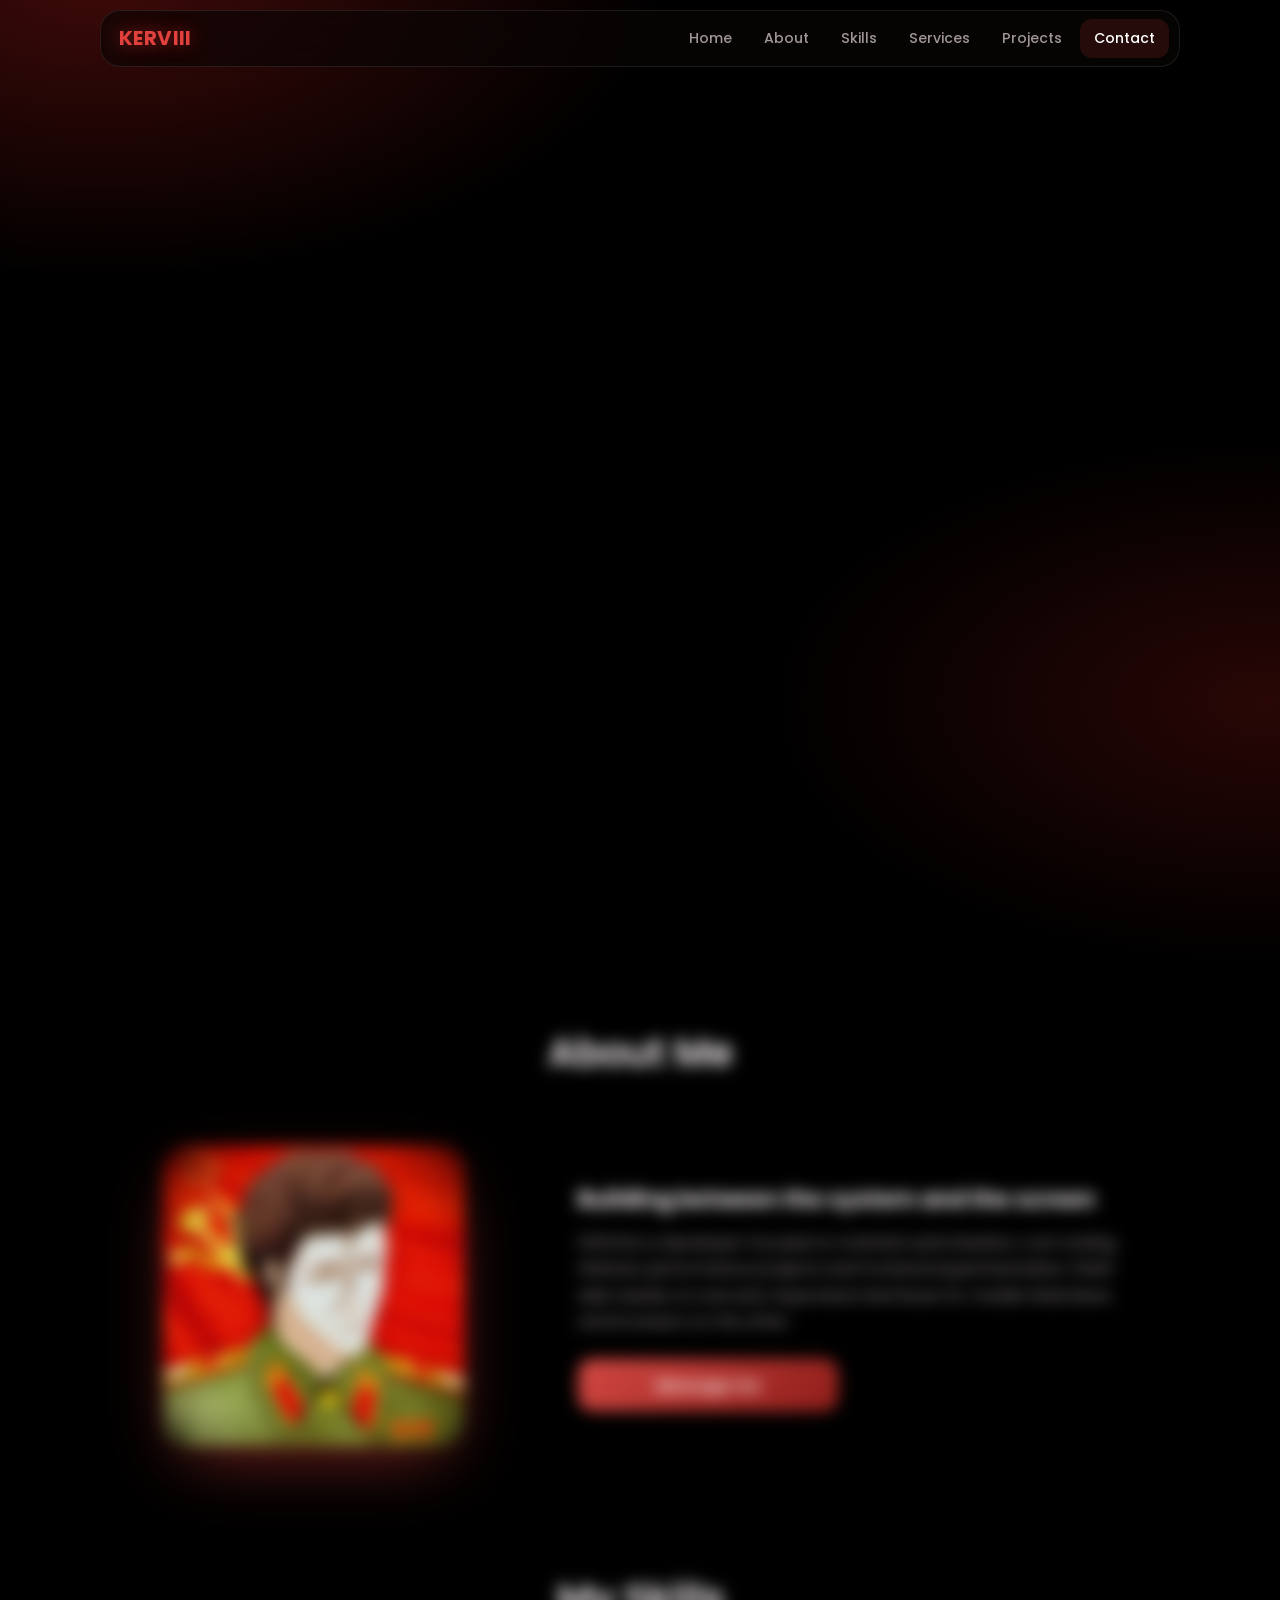
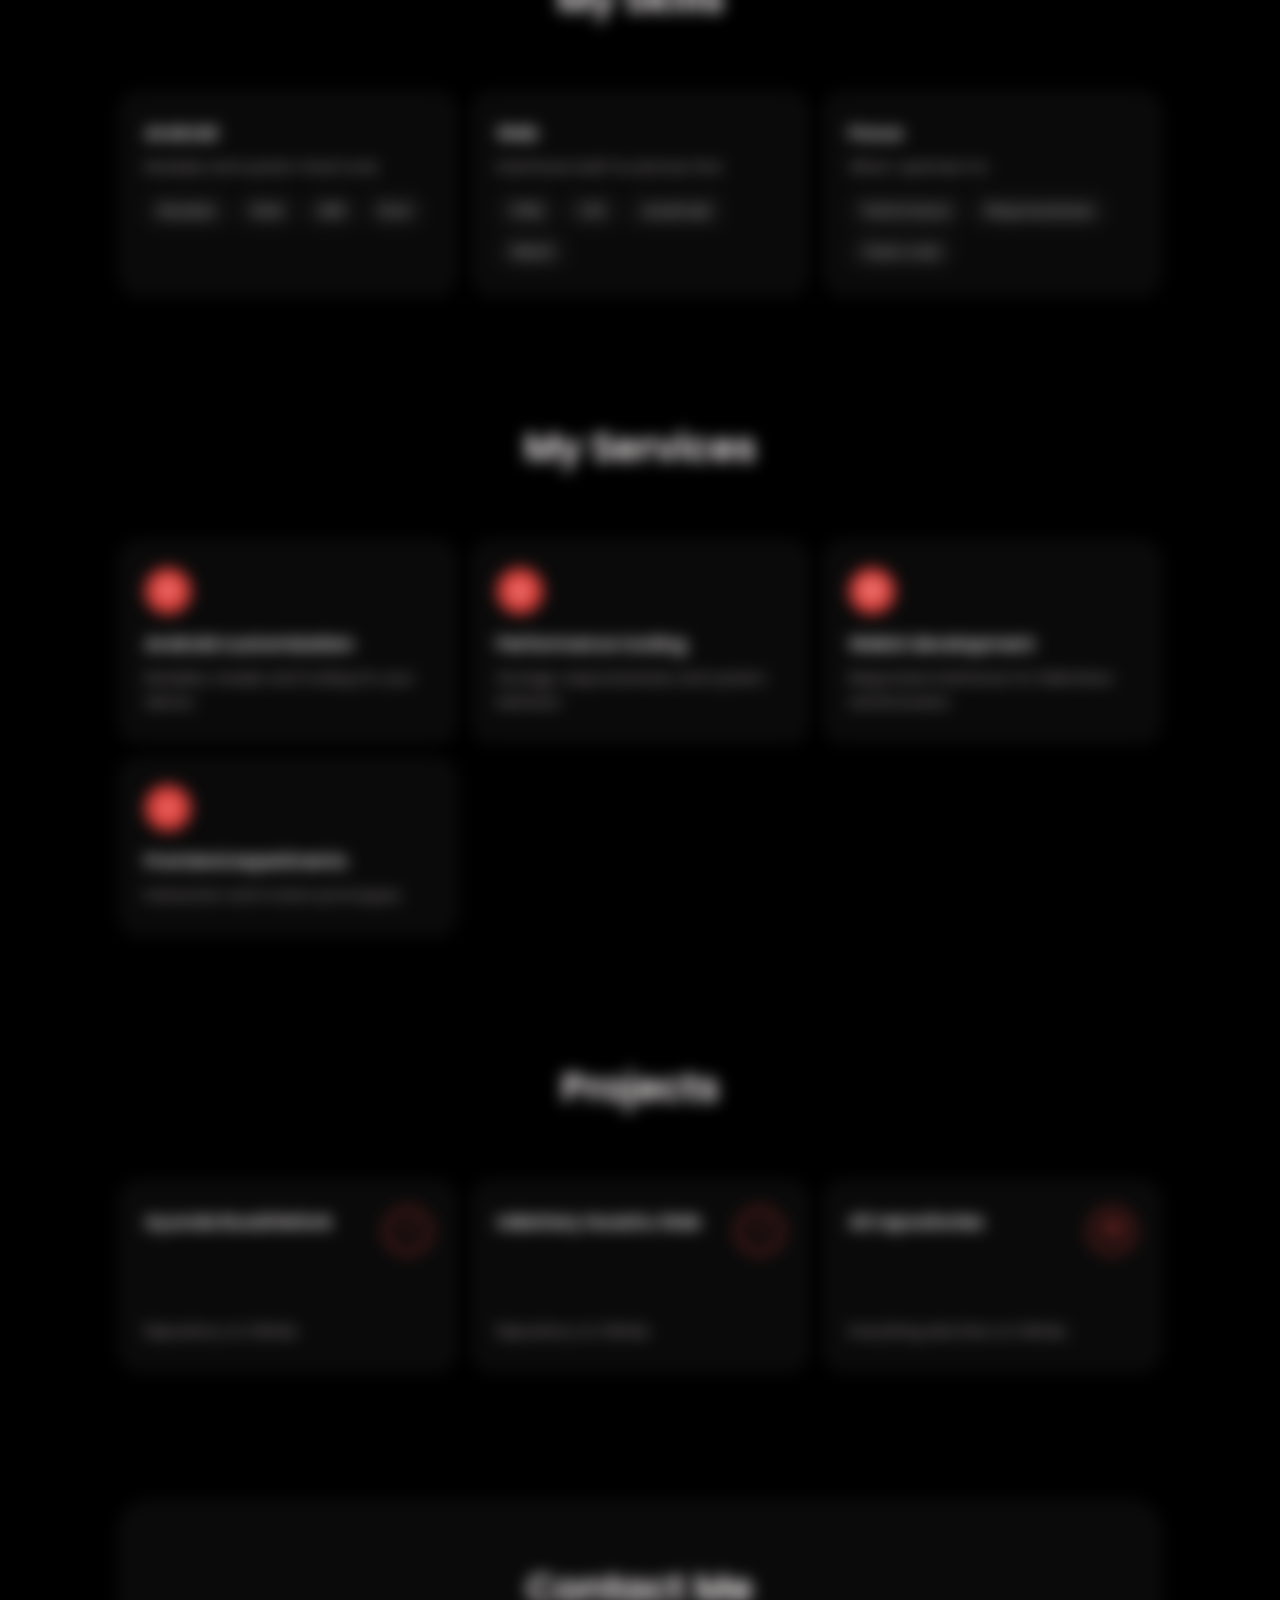
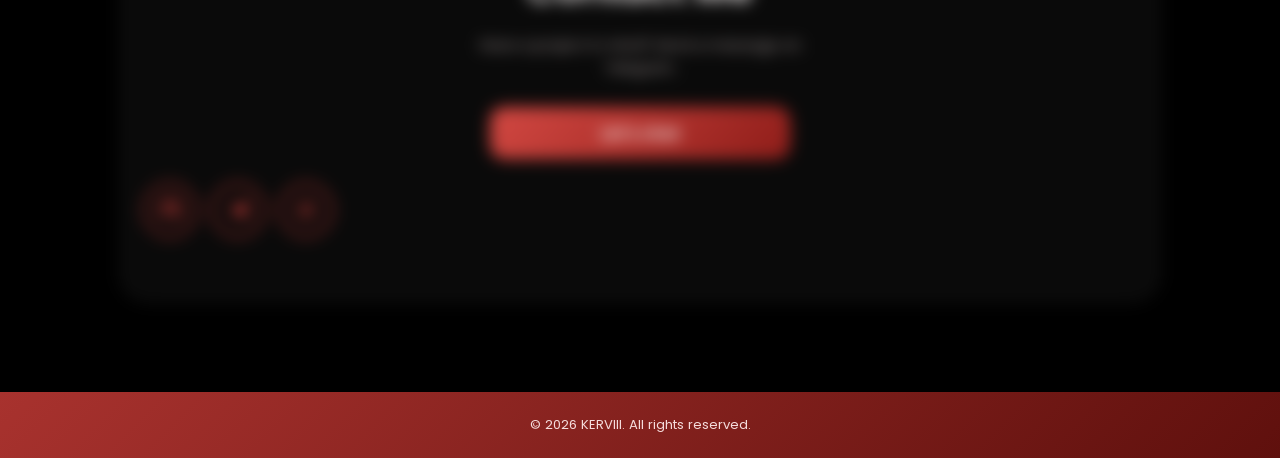
==== commit f14269e0: "stable fix unstable wepage, fix animation" ====
--- a/index.html
+++ b/index.html
@@ -37,7 +37,7 @@
 .sec{padding:clamp(72px,12vw,130px) 20px 0;max-width:1080px;margin:auto}
 h2.t{font-size:clamp(1.7rem,5vw,2.4rem);font-weight:600;text-align:center;line-height:1.2;margin-bottom:clamp(32px,6vw,56px)}
 h2.t:after{content:"";display:block;height:2px;width:64px;margin:12px auto 0;background:var(--r);box-shadow:0 0 14px var(--r);transform:scaleX(0);transition:transform 1.1s .35s var(--e)}
-h2.t.in:after{transform:scaleX(1)}
+h2.t.in:after,.ct.in h2.t:after{transform:scaleX(1)}
 .rv{opacity:0;transform:translate3d(0,40px,0) scale(.96);filter:blur(8px);transition:opacity .9s var(--e),transform 1s var(--e),filter .9s var(--e);transition-delay:calc(var(--i,0)*90ms)}
 .rv.in{opacity:1;transform:none;filter:none}
 /* hero */
@@ -184,7 +184,7 @@
 <script>
 const $=(s,a=document)=>[...a.querySelectorAll(s)],R=matchMedia('(prefers-reduced-motion:reduce)').matches;
 // reveals
-const io=new IntersectionObserver(es=>es.forEach(e=>{if(e.isIntersecting){e.target.classList.add('in');io.unobserve(e.target)}}),{threshold:.15,rootMargin:'0px 0px -6% 0px'});
+const io=new IntersectionObserver(es=>es.forEach(e=>e.target.classList.toggle('in',e.isIntersecting)),{threshold:.15,rootMargin:'0px 0px -6% 0px'});
 $('.rv').forEach(el=>io.observe(el));
 // typing
 const roles=['Android developer','WebUI developer','frontend tinkerer'],ty=$('#ty')[0];let ri=0,ci=0,del=0;
@@ -196,6 +196,10 @@
 const bar=$('#bar')[0],pic=$('.pic')[0];let tk=0;
 addEventListener('scroll',()=>{if(tk)return;tk=requestAnimationFrame(()=>{tk=0;const y=scrollY,h=document.documentElement.scrollHeight-innerHeight;
 bar.style.transform=`scaleX(${h>0?y/h:0})`;if(!R)pic.style.setProperty('--py',Math.min(y,700))})},{passive:true});
+// hero portrait replays: re-arm on leave, restart on enter (acts only on visibility changes)
+let picIn=false;
+const armPic=()=>{pic.style.animation='none';pic.style.clipPath=''};
+if(!R)new IntersectionObserver(es=>es.forEach(e=>{const v=e.isIntersecting;if(v===picIn)return;picIn=v;armPic();if(v){void pic.offsetWidth;pic.style.animation=''}}),{threshold:0}).observe(pic);
 const links=$('nav a');
 $('section[id],main').forEach(s=>new IntersectionObserver(es=>es.forEach(e=>{if(e.isIntersecting)links.forEach(a=>a.classList.toggle('on',a.hash==='#'+e.target.id))}),{rootMargin:'-45% 0px -50% 0px'}).observe(s));
 // cursor glow
